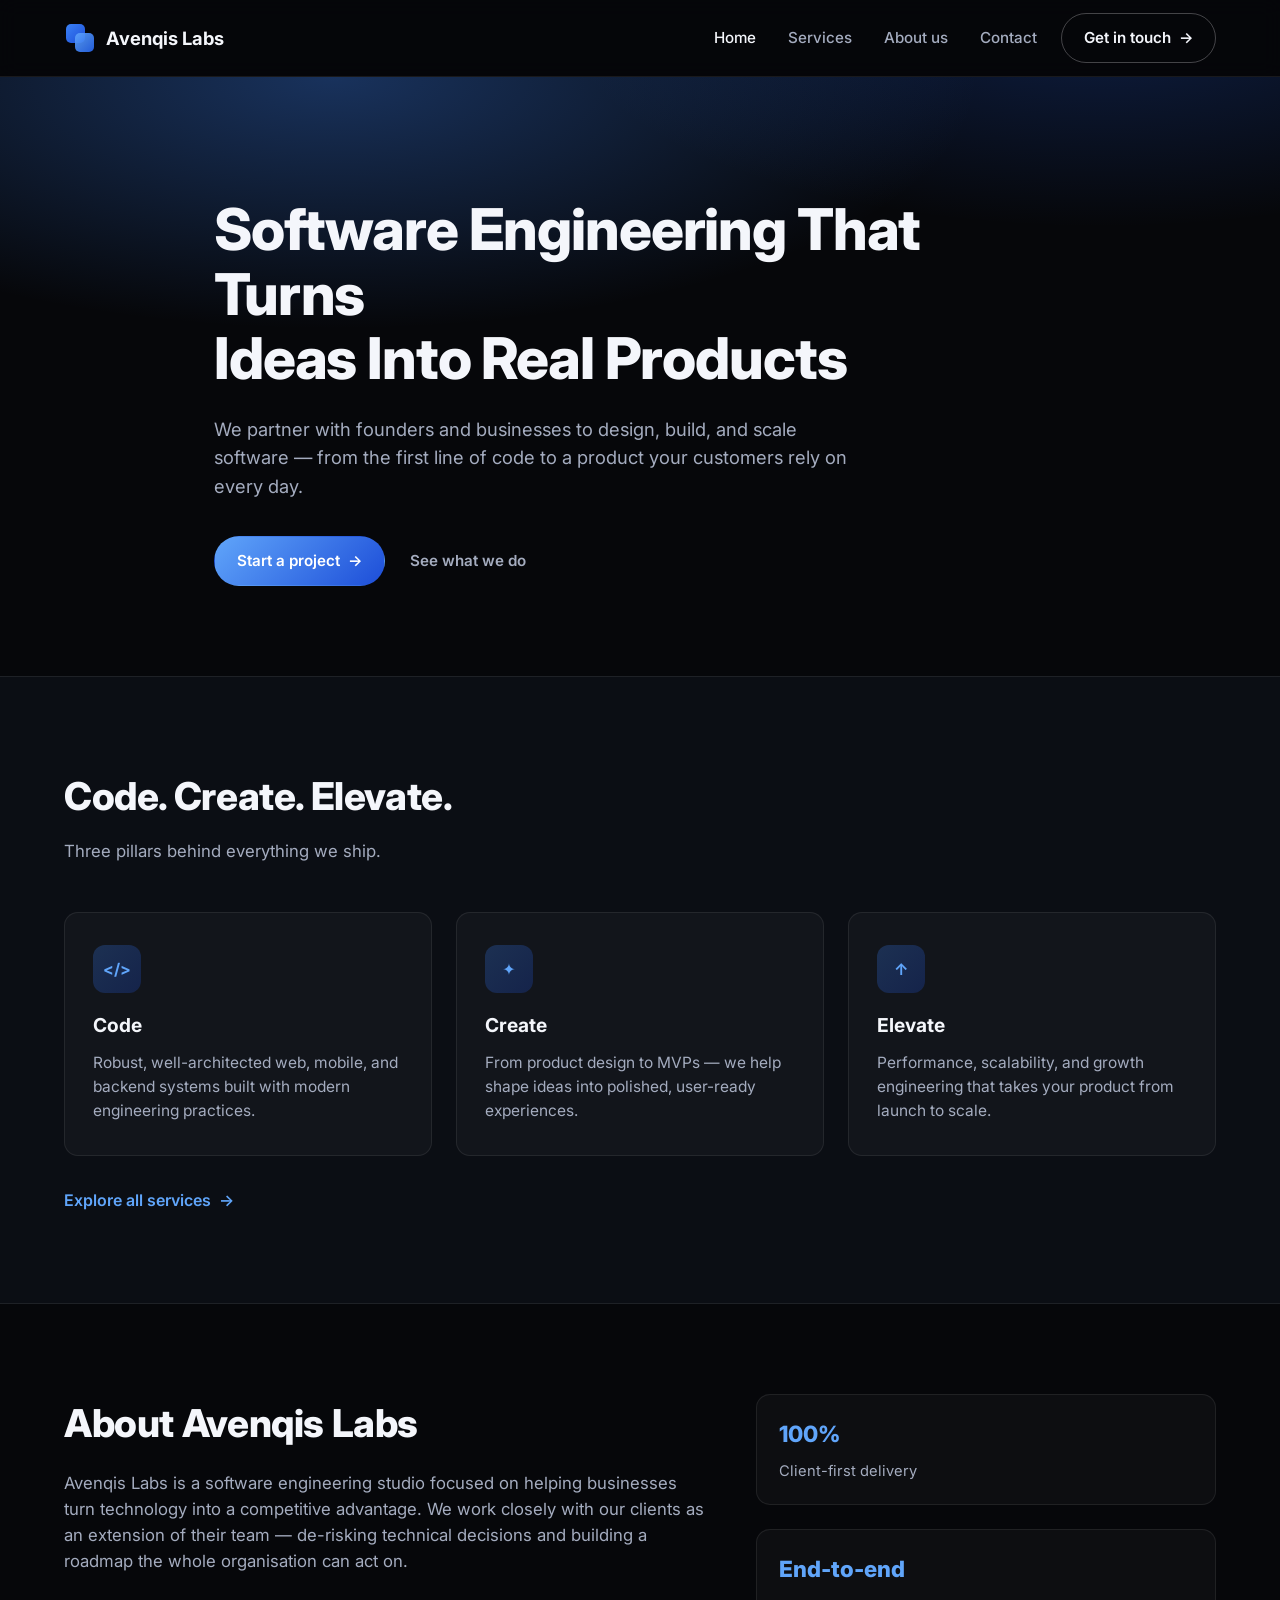
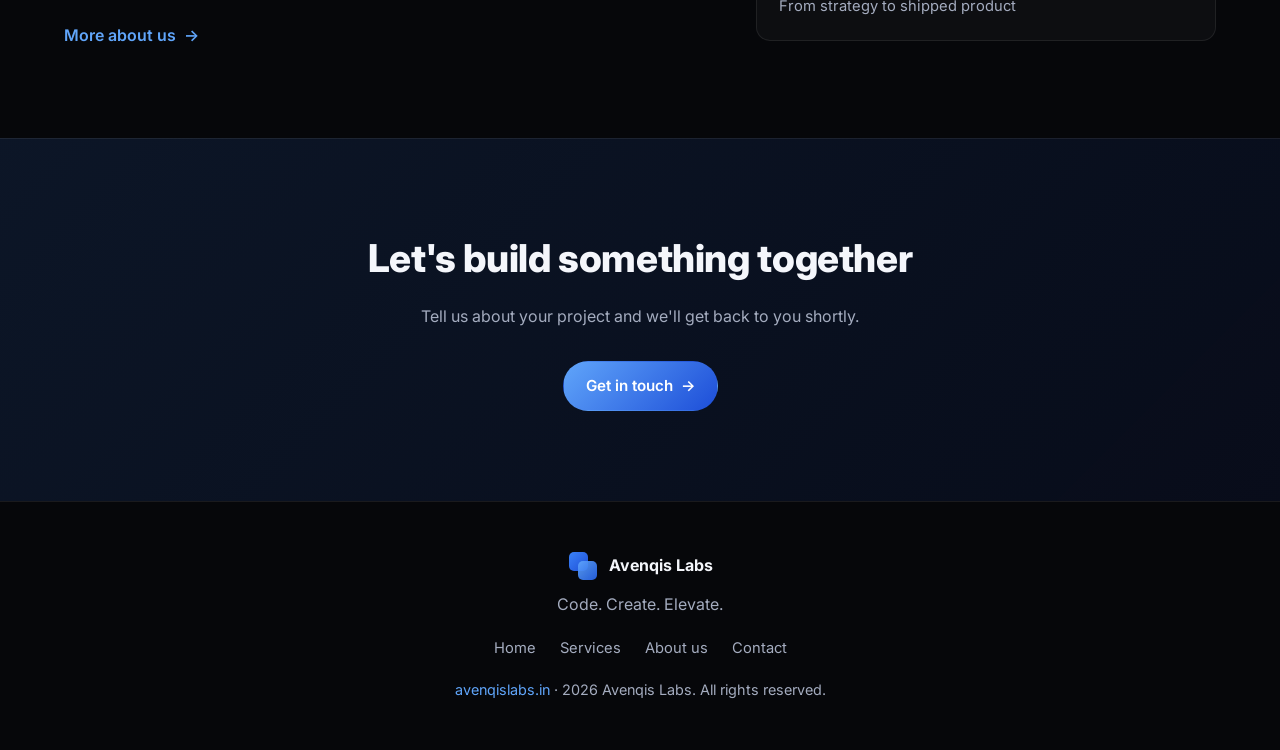
==== index.html @ 73846007 "Add multi-page homepage with shared header/footer partials Static HTML/CSS/JS site with dedicated Ho" ====
<!DOCTYPE html>
<html lang="en">
<head>
  <meta charset="UTF-8" />
  <meta name="viewport" content="width=device-width, initial-scale=1.0" />
  <title>Avenqis Labs — Code. Create. Elevate.</title>
  <meta name="description" content="Avenqis Labs builds custom software, web, and product engineering solutions that turn technology investment into competitive advantage." />
  <link rel="icon" href="assets/logo-mark.svg" type="image/svg+xml" />
  <link rel="preconnect" href="https://fonts.googleapis.com">
  <link rel="preconnect" href="https://fonts.gstatic.com" crossorigin>
  <link href="https://fonts.googleapis.com/css2?family=Inter:wght@400;500;600;700;800&display=swap" rel="stylesheet">
  <link rel="stylesheet" href="css/base.css" />
  <link rel="stylesheet" href="css/home.css" />
</head>
<body data-page="home">

  <div id="site-header"></div>

  <main>
    <section class="hero">
      <div class="hero-glow" aria-hidden="true"></div>
      <div class="container hero-inner">
        <h1>
          Software Engineering That Turns<br class="hide-mobile" />
          Ideas Into Real Products
        </h1>
        <p class="hero-sub">
          We partner with founders and businesses to design, build, and scale
          software — from the first line of code to a product your customers
          rely on every day.
        </p>
        <div class="hero-actions">
          <a href="contact.html" class="btn btn-primary">Start a project <span aria-hidden="true">&rarr;</span></a>
          <a href="services.html" class="btn btn-ghost">See what we do</a>
        </div>
      </div>
    </section>

    <section class="services-teaser">
      <div class="container">
        <h2 class="section-title">Code. Create. Elevate.</h2>
        <p class="section-sub">Three pillars behind everything we ship.</p>

        <div class="cards">
          <article class="card">
            <div class="card-icon">&lt;/&gt;</div>
            <h3>Code</h3>
            <p>Robust, well-architected web, mobile, and backend systems built with modern engineering practices.</p>
          </article>
          <article class="card">
            <div class="card-icon">&#10022;</div>
            <h3>Create</h3>
            <p>From product design to MVPs — we help shape ideas into polished, user-ready experiences.</p>
          </article>
          <article class="card">
            <div class="card-icon">&#8593;</div>
            <h3>Elevate</h3>
            <p>Performance, scalability, and growth engineering that takes your product from launch to scale.</p>
          </article>
        </div>

        <a href="services.html" class="section-link">Explore all services <span aria-hidden="true">&rarr;</span></a>
      </div>
    </section>

    <section class="about-teaser">
      <div class="container about-teaser-inner">
        <div>
          <h2 class="section-title">About Avenqis Labs</h2>
          <p>
            Avenqis Labs is a software engineering studio focused on helping
            businesses turn technology into a competitive advantage. We work
            closely with our clients as an extension of their team —
            de-risking technical decisions and building a roadmap the whole
            organisation can act on.
          </p>
          <a href="about.html" class="section-link">More about us <span aria-hidden="true">&rarr;</span></a>
        </div>
        <div class="about-teaser-stats">
          <div class="stat">
            <span class="stat-num">100%</span>
            <span class="stat-label">Client-first delivery</span>
          </div>
          <div class="stat">
            <span class="stat-num">End-to-end</span>
            <span class="stat-label">From strategy to shipped product</span>
          </div>
        </div>
      </div>
    </section>

    <section class="contact-teaser">
      <div class="container">
        <h2 class="section-title">Let's build something together</h2>
        <p>Tell us about your project and we'll get back to you shortly.</p>
        <a href="contact.html" class="btn btn-primary">Get in touch <span aria-hidden="true">&rarr;</span></a>
      </div>
    </section>
  </main>

  <div id="site-footer"></div>

  <script src="js/partials.js"></script>
  <script src="js/nav.js"></script>
</body>
</html>
---- css/base.css ----
:root {
  --bg: #06070a;
  --bg-elevated: #0b0e14;
  --border: rgba(255, 255, 255, 0.08);
  --text: #f4f6fb;
  --text-muted: #a4acbf;
  --blue: #3b82f6;
  --blue-light: #60a5fa;
  --blue-dark: #1d4ed8;
  --radius: 14px;
  --max-width: 1200px;
  --font: "Inter", system-ui, -apple-system, Segoe UI, sans-serif;
}

* { box-sizing: border-box; }

html { scroll-behavior: smooth; }

body {
  margin: 0;
  font-family: var(--font);
  background: var(--bg);
  color: var(--text);
  line-height: 1.55;
}

img { max-width: 100%; display: block; }

a { color: inherit; text-decoration: none; }

.container {
  max-width: var(--max-width);
  margin: 0 auto;
  padding: 0 24px;
}

/* Page header (independent of hero) */
.page-header {
  padding: 64px 0 0;
}
.page-header h1 {
  font-size: clamp(2.2rem, 4.5vw, 3rem);
  font-weight: 800;
  margin: 0 0 16px;
  letter-spacing: -0.02em;
}
.page-header p {
  color: var(--text-muted);
  font-size: 1.1rem;
  max-width: 640px;
  margin: 0;
}

/* Buttons */
.btn {
  display: inline-flex;
  align-items: center;
  gap: 8px;
  padding: 12px 22px;
  border-radius: 999px;
  font-weight: 600;
  font-size: 0.95rem;
  border: 1px solid transparent;
  cursor: pointer;
  transition: transform 0.15s ease, background 0.2s ease, border-color 0.2s ease, color 0.2s ease;
}
.btn:hover { transform: translateY(-1px); }

.btn-primary {
  background: linear-gradient(135deg, var(--blue-light), var(--blue-dark));
  color: #fff;
}
.btn-primary:hover { filter: brightness(1.08); }

.btn-outline {
  border-color: rgba(255, 255, 255, 0.25);
  color: var(--text);
}
.btn-outline:hover { border-color: var(--blue-light); color: var(--blue-light); }

.btn-ghost {
  color: var(--text-muted);
  padding-left: 4px;
  padding-right: 4px;
}
.btn-ghost:hover { color: var(--text); }

/* Header */
.site-header {
  position: sticky;
  top: 0;
  z-index: 50;
  background: rgba(6, 7, 10, 0.85);
  backdrop-filter: blur(10px);
  border-bottom: 1px solid var(--border);
}

.header-inner {
  display: flex;
  align-items: center;
  gap: 24px;
  height: 76px;
}

.brand {
  display: flex;
  align-items: center;
  gap: 10px;
  font-weight: 700;
  font-size: 1.15rem;
  margin-right: auto;
}
.brand-mark { width: 32px; height: 32px; }

.nav {
  display: flex;
  align-items: center;
  gap: 32px;
}
.nav a {
  color: var(--text-muted);
  font-weight: 500;
  font-size: 0.95rem;
  transition: color 0.2s ease;
}
.nav a:hover,
.nav a.active { color: var(--text); }

.header-cta { flex-shrink: 0; }

.nav-toggle {
  display: none;
  flex-direction: column;
  gap: 5px;
  background: none;
  border: none;
  cursor: pointer;
  padding: 8px;
}
.nav-toggle span {
  width: 22px;
  height: 2px;
  background: var(--text);
  border-radius: 2px;
}

/* Shared section layout */
section { padding: 90px 0; }

.section-title {
  font-size: clamp(1.8rem, 3vw, 2.4rem);
  font-weight: 800;
  margin: 0 0 12px;
  letter-spacing: -0.01em;
}
.section-sub {
  color: var(--text-muted);
  font-size: 1.05rem;
  margin: 0 0 48px;
}

/* Cards (used on home teaser + full services page) */
.cards {
  display: grid;
  grid-template-columns: repeat(auto-fit, minmax(240px, 1fr));
  gap: 24px;
}

.card {
  background: rgba(255, 255, 255, 0.03);
  border: 1px solid var(--border);
  border-radius: var(--radius);
  padding: 32px 28px;
  transition: border-color 0.2s ease, transform 0.2s ease;
}
.card:hover {
  border-color: rgba(59, 130, 246, 0.5);
  transform: translateY(-4px);
}

.card-icon {
  width: 48px;
  height: 48px;
  border-radius: 12px;
  display: flex;
  align-items: center;
  justify-content: center;
  font-weight: 700;
  background: linear-gradient(135deg, rgba(59, 130, 246, 0.25), rgba(29, 78, 216, 0.25));
  color: var(--blue-light);
  margin-bottom: 18px;
}

.card h3 { margin: 0 0 10px; font-size: 1.2rem; }
.card p { margin: 0; color: var(--text-muted); font-size: 0.97rem; }

/* Stat blocks (used on home + about) */
.stat {
  border: 1px solid var(--border);
  border-radius: var(--radius);
  padding: 22px;
  background: rgba(255, 255, 255, 0.03);
}
.stat-num {
  display: block;
  font-size: 1.4rem;
  font-weight: 800;
  color: var(--blue-light);
  margin-bottom: 6px;
}
.stat-label { color: var(--text-muted); font-size: 0.92rem; }

/* Contact teaser banner (used on multiple pages) */
.contact-teaser {
  background: linear-gradient(135deg, rgba(59, 130, 246, 0.12), rgba(29, 78, 216, 0.08));
  border-top: 1px solid var(--border);
  text-align: center;
}
.contact-teaser h2 { margin-bottom: 16px; }
.contact-teaser p { color: var(--text-muted); margin: 0 0 32px; }

/* Footer */
.site-footer {
  border-top: 1px solid var(--border);
  padding: 48px 0;
}
.footer-inner { text-align: center; }
.footer-brand {
  display: inline-flex;
  align-items: center;
  gap: 10px;
  font-weight: 700;
  margin-bottom: 10px;
}
.footer-tagline { color: var(--text-muted); margin: 0 0 20px; }
.footer-nav {
  display: flex;
  justify-content: center;
  gap: 24px;
  margin-bottom: 20px;
  flex-wrap: wrap;
}
.footer-nav a { color: var(--text-muted); font-size: 0.92rem; }
.footer-nav a:hover { color: var(--text); }
.footer-meta { color: var(--text-muted); font-size: 0.9rem; margin: 0; }
.footer-meta a { color: var(--blue-light); }

/* Responsive */
@media (max-width: 860px) {
  .nav {
    position: absolute;
    top: 76px;
    left: 0;
    right: 0;
    background: var(--bg);
    border-bottom: 1px solid var(--border);
    flex-direction: column;
    align-items: flex-start;
    gap: 0;
    padding: 8px 24px 16px;
    display: none;
  }
  .nav.open { display: flex; }
  .nav a { width: 100%; padding: 12px 0; }
  .header-cta { display: none; }
  .nav-toggle { display: flex; }
  .hide-mobile { display: none; }
}
---- css/home.css ----
/* Hero */
.hero {
  position: relative;
  overflow: hidden;
  padding: 120px 0 90px;
}
.hero-glow {
  position: absolute;
  inset: -20% -10% auto -10%;
  height: 600px;
  background: radial-gradient(60% 60% at 30% 20%, rgba(59, 130, 246, 0.35), transparent 70%),
              radial-gradient(50% 50% at 80% 10%, rgba(37, 99, 235, 0.25), transparent 70%);
  pointer-events: none;
}
.hero-inner { position: relative; z-index: 1; max-width: 900px; }

.hero h1 {
  font-size: clamp(2.4rem, 5vw, 3.6rem);
  font-weight: 800;
  line-height: 1.12;
  margin: 0 0 24px;
  letter-spacing: -0.02em;
}

.hero-sub {
  font-size: 1.15rem;
  color: var(--text-muted);
  max-width: 640px;
  margin: 0 0 36px;
}

.hero-actions {
  display: flex;
  align-items: center;
  gap: 20px;
  flex-wrap: wrap;
}

/* Services teaser */
.services-teaser { background: var(--bg-elevated); border-top: 1px solid var(--border); border-bottom: 1px solid var(--border); }

.section-link {
  display: inline-flex;
  align-items: center;
  gap: 8px;
  margin-top: 32px;
  color: var(--blue-light);
  font-weight: 600;
}
.section-link:hover { color: var(--blue); }

/* About teaser */
.about-teaser-inner {
  display: grid;
  grid-template-columns: 1.4fr 1fr;
  gap: 48px;
  align-items: start;
}
.about-teaser-inner p { color: var(--text-muted); font-size: 1.05rem; }
.about-teaser-stats {
  display: flex;
  flex-direction: column;
  gap: 24px;
}

@media (max-width: 860px) {
  .about-teaser-inner { grid-template-columns: 1fr; }
}
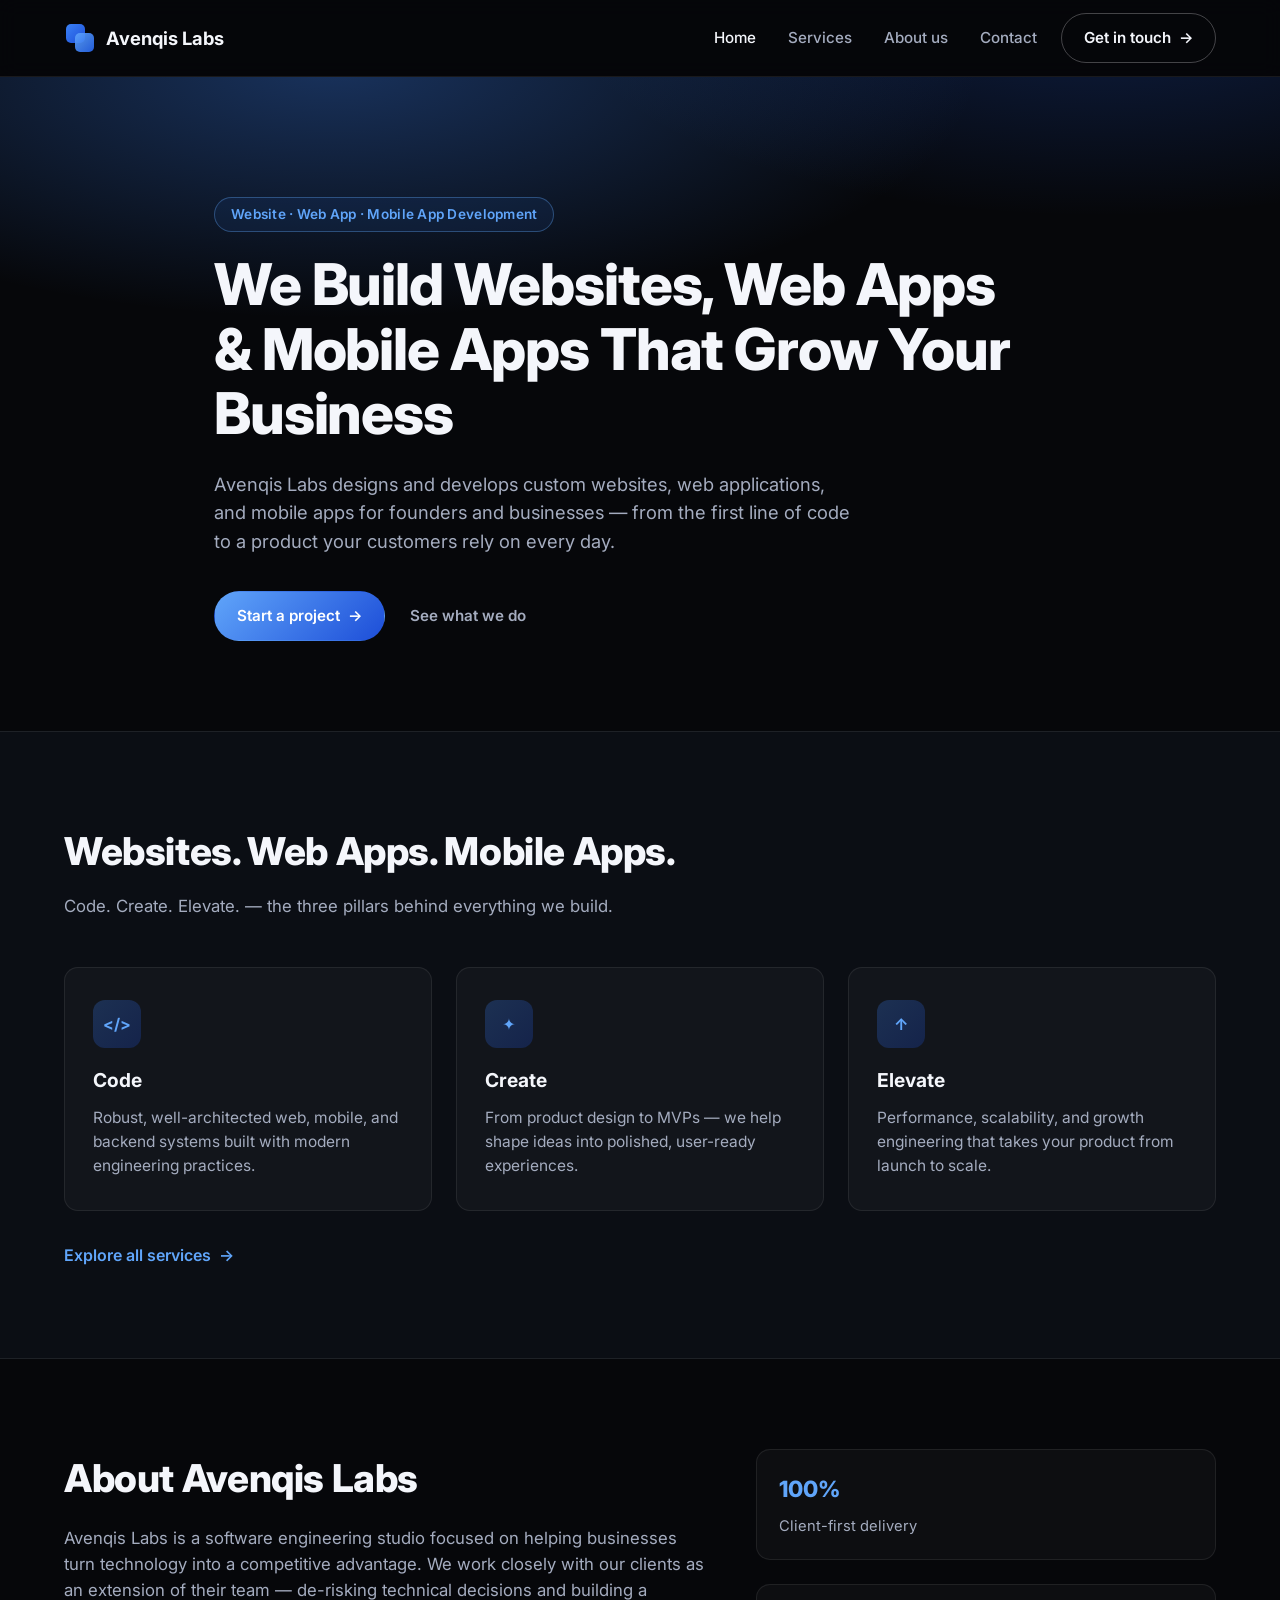
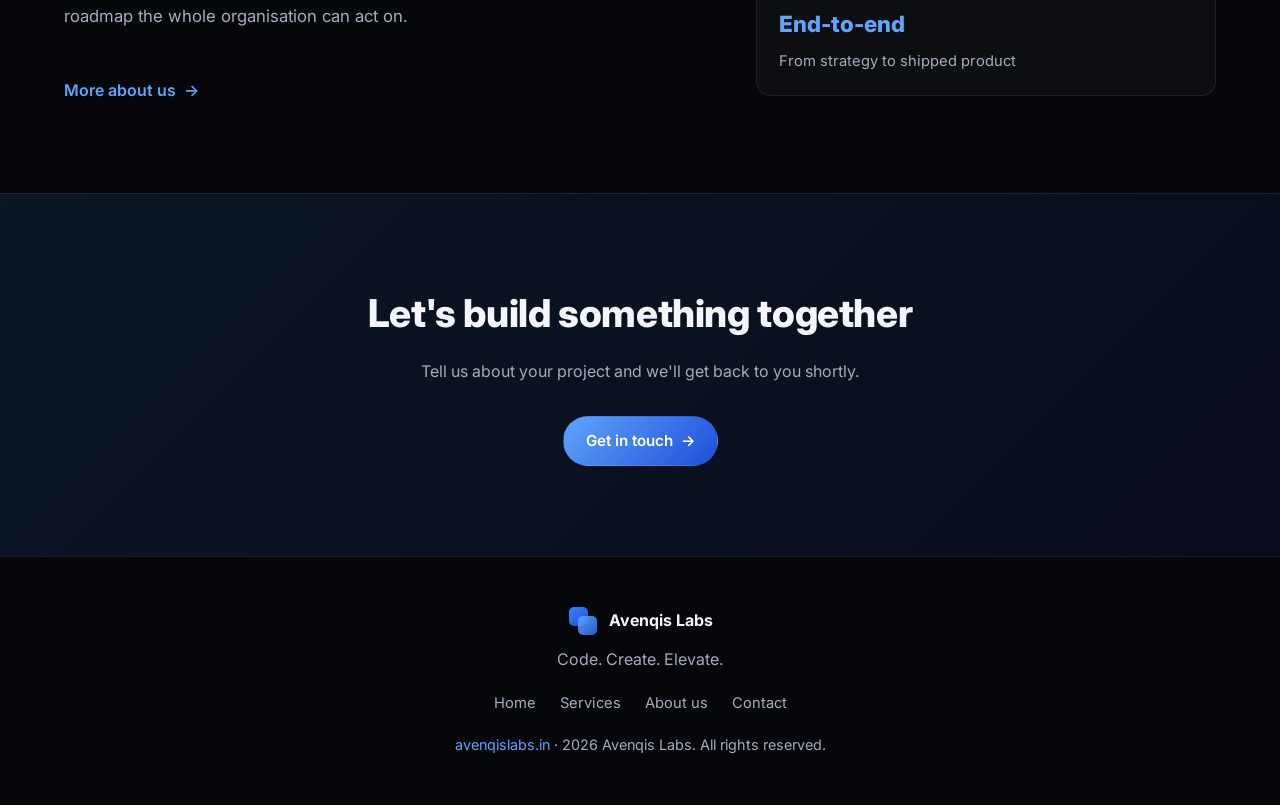
==== commit 8e74a8cf: "Add phone field, live contact form, and clearer homepage messaging Contact form now posts to Formspr" ====
--- a/index.html
+++ b/index.html
@@ -3,8 +3,8 @@
 <head>
   <meta charset="UTF-8" />
   <meta name="viewport" content="width=device-width, initial-scale=1.0" />
-  <title>Avenqis Labs — Code. Create. Elevate.</title>
-  <meta name="description" content="Avenqis Labs builds custom software, web, and product engineering solutions that turn technology investment into competitive advantage." />
+  <title>Avenqis Labs — Website, Web &amp; Mobile App Development</title>
+  <meta name="description" content="Avenqis Labs designs and builds websites, web applications, and mobile apps for businesses and founders — from first idea to a scalable, production-ready product." />
   <link rel="icon" href="assets/logo-mark.svg" type="image/svg+xml" />
   <link rel="preconnect" href="https://fonts.googleapis.com">
   <link rel="preconnect" href="https://fonts.gstatic.com" crossorigin>
@@ -20,14 +20,15 @@
     <section class="hero">
       <div class="hero-glow" aria-hidden="true"></div>
       <div class="container hero-inner">
+        <span class="hero-kicker">Website &middot; Web App &middot; Mobile App Development</span>
         <h1>
-          Software Engineering That Turns<br class="hide-mobile" />
-          Ideas Into Real Products
+          We Build Websites, Web Apps<br class="hide-mobile" />
+          &amp; Mobile Apps That Grow Your Business
         </h1>
         <p class="hero-sub">
-          We partner with founders and businesses to design, build, and scale
-          software — from the first line of code to a product your customers
-          rely on every day.
+          Avenqis Labs designs and develops custom websites, web applications,
+          and mobile apps for founders and businesses — from the first line
+          of code to a product your customers rely on every day.
         </p>
         <div class="hero-actions">
           <a href="contact.html" class="btn btn-primary">Start a project <span aria-hidden="true">&rarr;</span></a>
@@ -38,8 +39,8 @@
 
     <section class="services-teaser">
       <div class="container">
-        <h2 class="section-title">Code. Create. Elevate.</h2>
-        <p class="section-sub">Three pillars behind everything we ship.</p>
+        <h2 class="section-title">Websites. Web Apps. Mobile Apps.</h2>
+        <p class="section-sub">Code. Create. Elevate. — the three pillars behind everything we build.</p>
 
         <div class="cards">
           <article class="card">
--- a/css/home.css
+++ b/css/home.css
@@ -13,6 +13,19 @@
   pointer-events: none;
 }
 .hero-inner { position: relative; z-index: 1; max-width: 900px; }
+
+.hero-kicker {
+  display: inline-block;
+  padding: 6px 16px;
+  border: 1px solid rgba(96, 165, 250, 0.35);
+  border-radius: 999px;
+  background: rgba(59, 130, 246, 0.08);
+  color: var(--blue-light);
+  font-size: 0.85rem;
+  font-weight: 600;
+  letter-spacing: 0.02em;
+  margin-bottom: 20px;
+}
 
 .hero h1 {
   font-size: clamp(2.4rem, 5vw, 3.6rem);
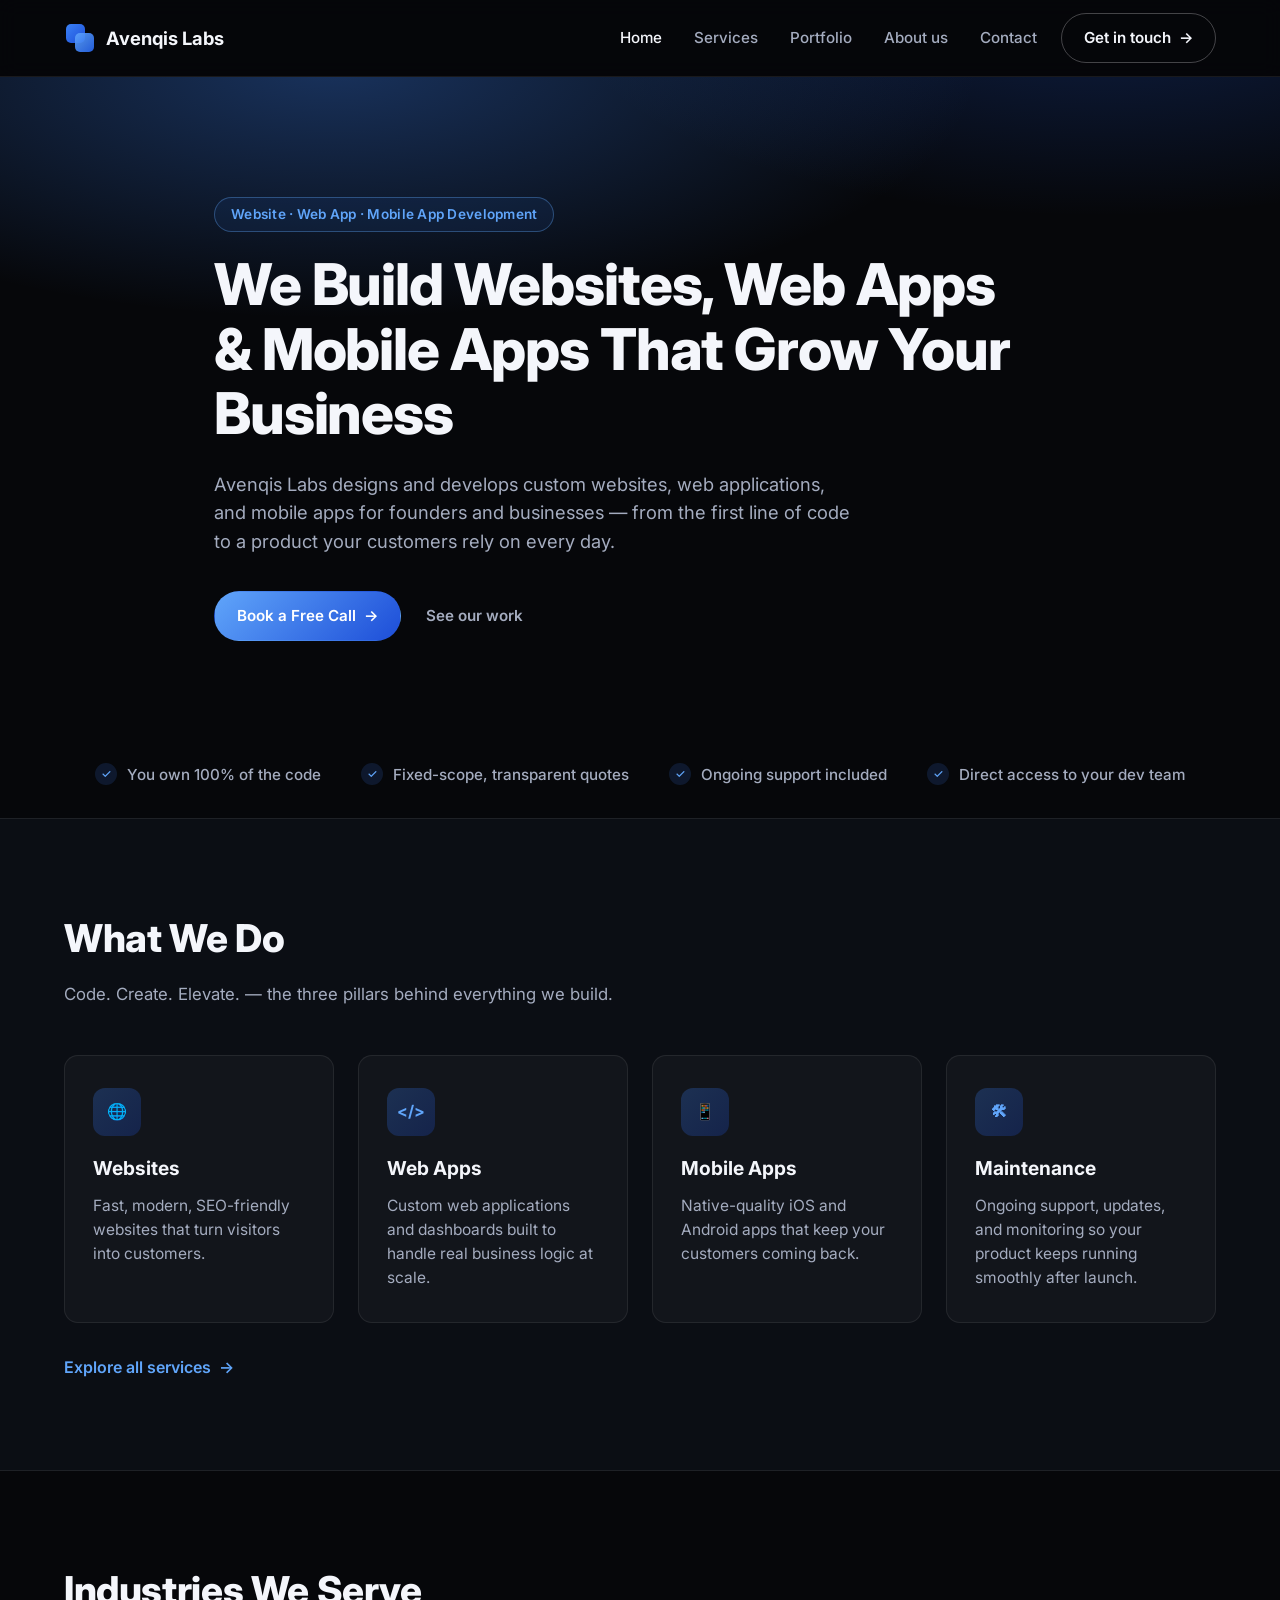
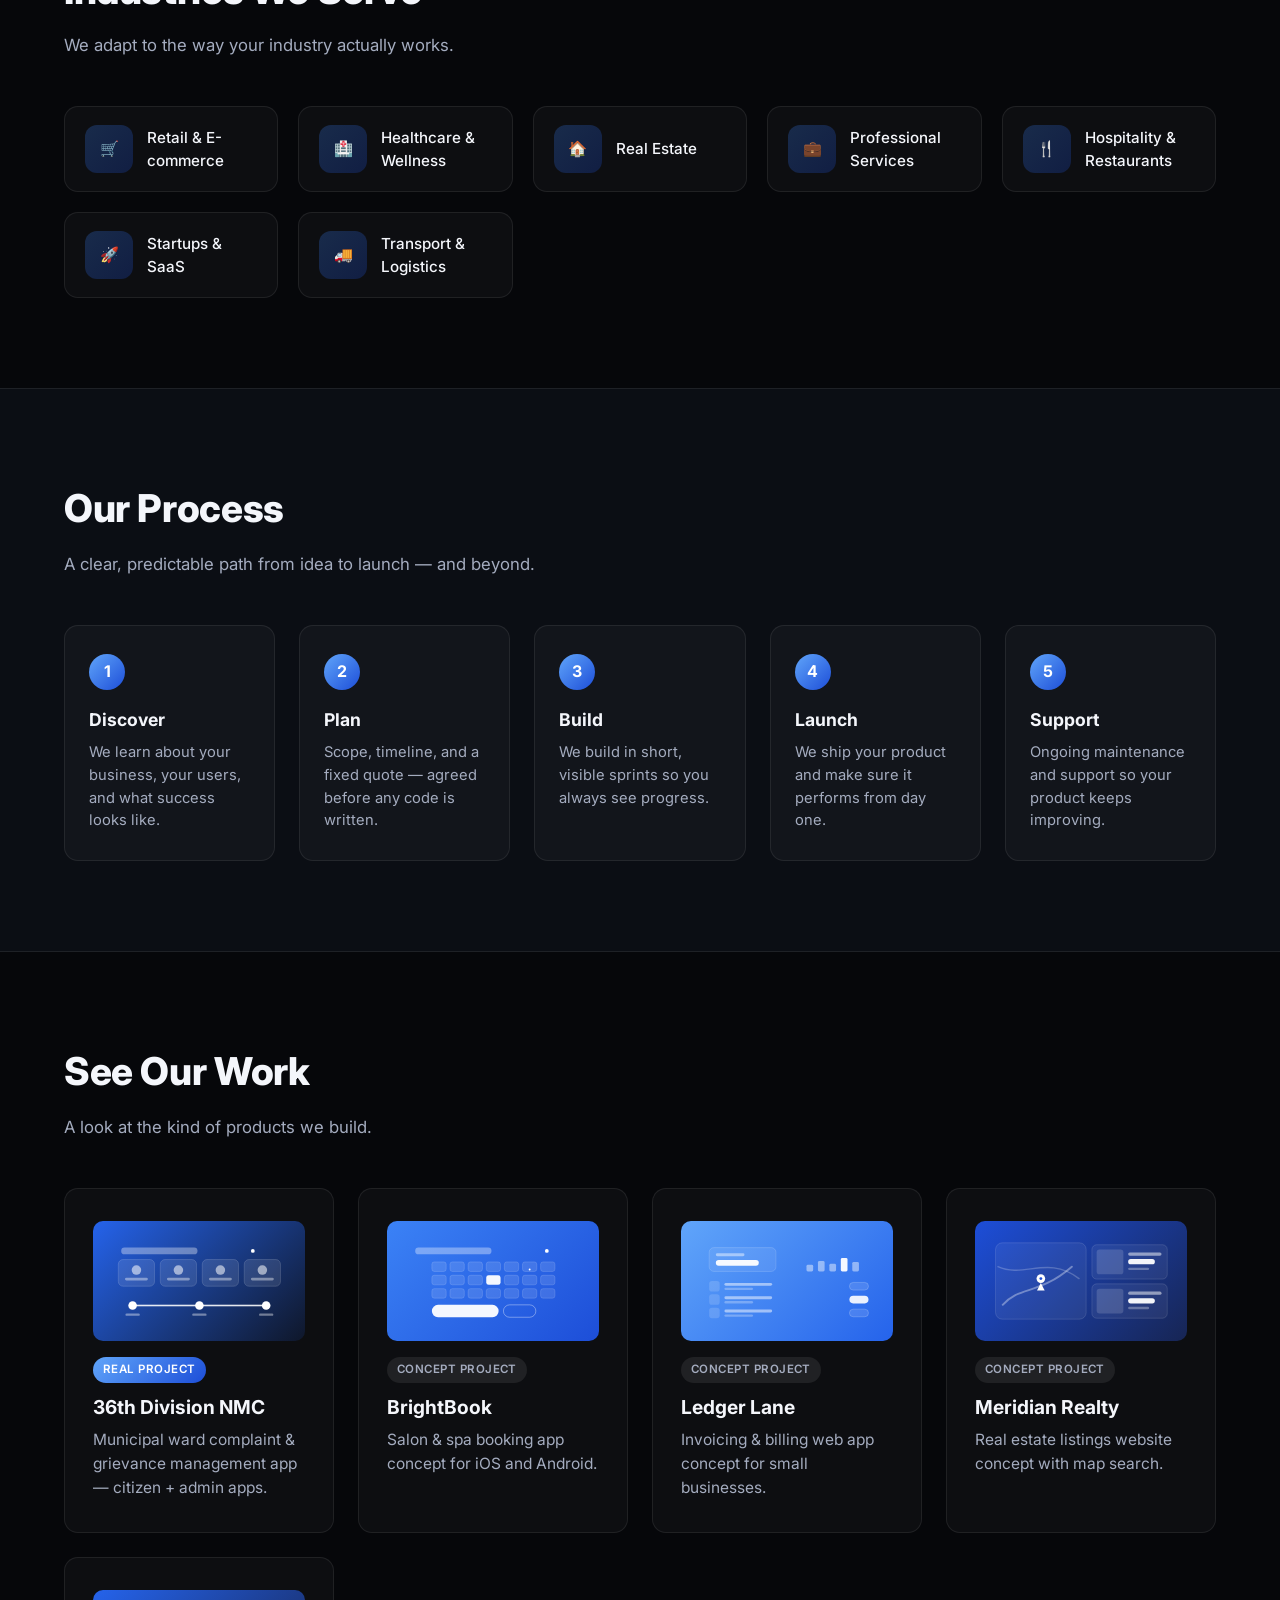
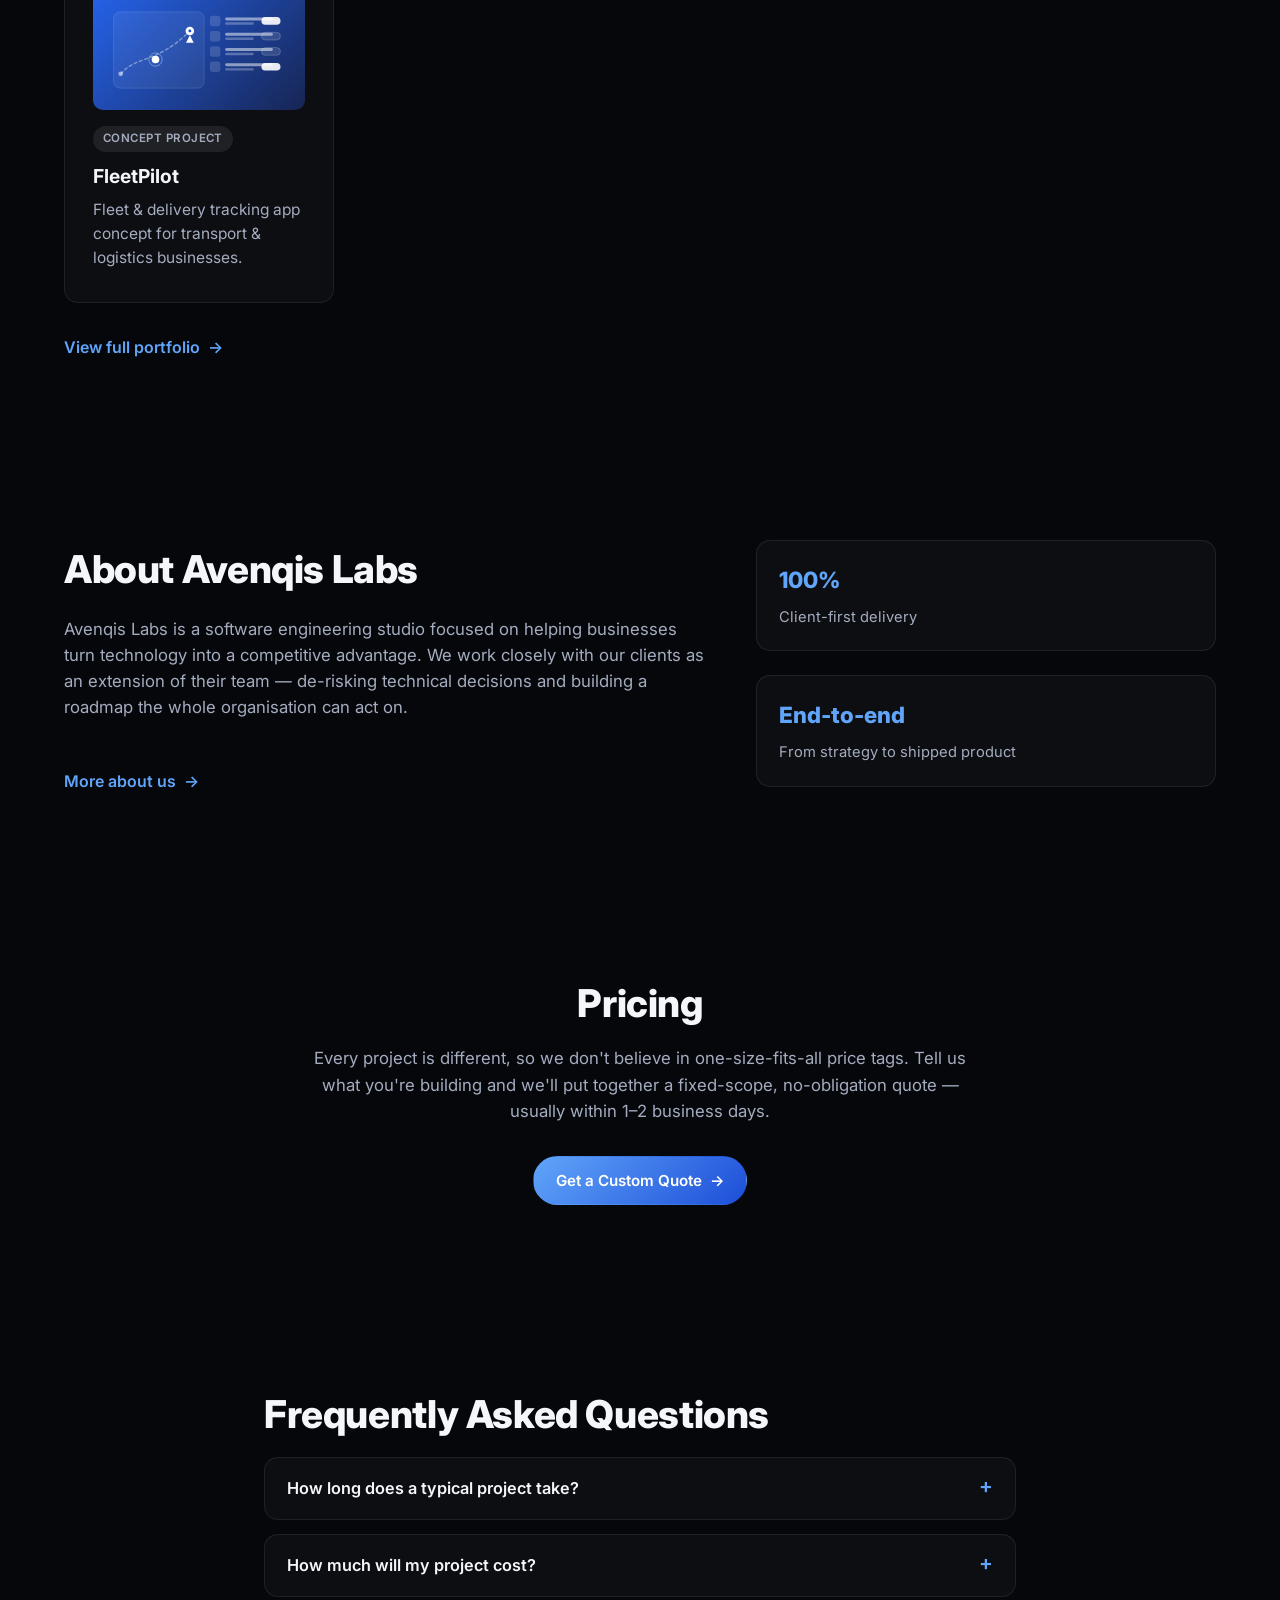
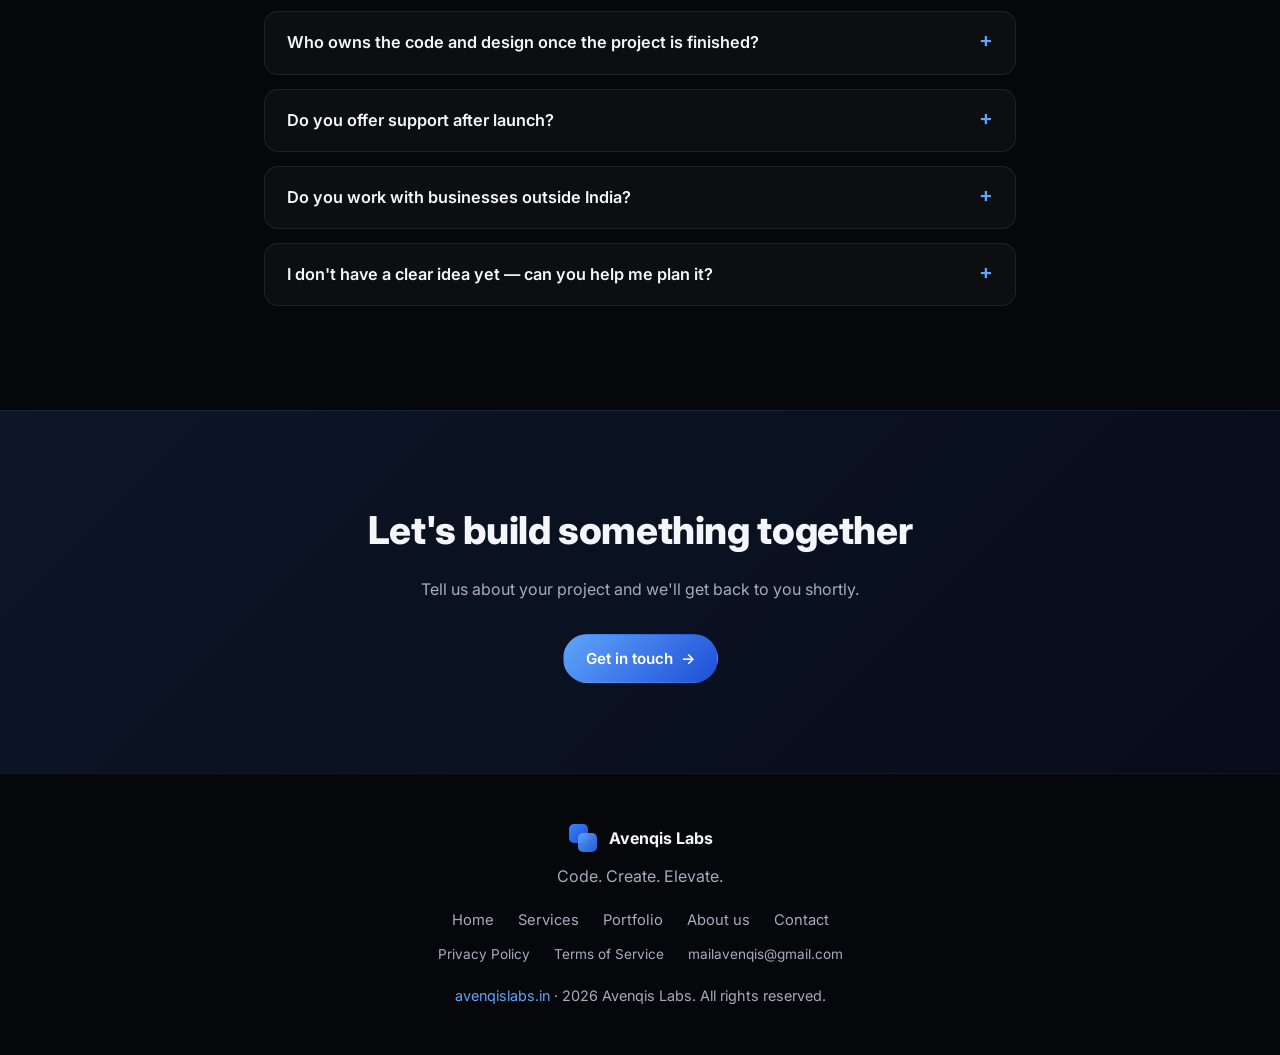
==== commit 7bc46b5a: "Expand site with portfolio, legal pages, and full homepage sections Homepage now covers trust signal" ====
--- a/index.html
+++ b/index.html
@@ -31,36 +31,300 @@
           of code to a product your customers rely on every day.
         </p>
         <div class="hero-actions">
-          <a href="contact.html" class="btn btn-primary">Start a project <span aria-hidden="true">&rarr;</span></a>
-          <a href="services.html" class="btn btn-ghost">See what we do</a>
+          <a href="contact.html" class="btn btn-primary">Book a Free Call <span aria-hidden="true">&rarr;</span></a>
+          <a href="portfolio.html" class="btn btn-ghost">See our work</a>
+        </div>
+      </div>
+    </section>
+
+    <section class="trust-strip">
+      <div class="container trust-strip-inner">
+        <div class="trust-item">
+          <span class="trust-icon">&#10003;</span>
+          <span>You own 100% of the code</span>
+        </div>
+        <div class="trust-item">
+          <span class="trust-icon">&#10003;</span>
+          <span>Fixed-scope, transparent quotes</span>
+        </div>
+        <div class="trust-item">
+          <span class="trust-icon">&#10003;</span>
+          <span>Ongoing support included</span>
+        </div>
+        <div class="trust-item">
+          <span class="trust-icon">&#10003;</span>
+          <span>Direct access to your dev team</span>
         </div>
       </div>
     </section>
 
     <section class="services-teaser">
       <div class="container">
-        <h2 class="section-title">Websites. Web Apps. Mobile Apps.</h2>
+        <h2 class="section-title">What We Do</h2>
         <p class="section-sub">Code. Create. Elevate. — the three pillars behind everything we build.</p>
 
         <div class="cards">
           <article class="card">
+            <div class="card-icon">&#127760;</div>
+            <h3>Websites</h3>
+            <p>Fast, modern, SEO-friendly websites that turn visitors into customers.</p>
+          </article>
+          <article class="card">
             <div class="card-icon">&lt;/&gt;</div>
-            <h3>Code</h3>
-            <p>Robust, well-architected web, mobile, and backend systems built with modern engineering practices.</p>
+            <h3>Web Apps</h3>
+            <p>Custom web applications and dashboards built to handle real business logic at scale.</p>
           </article>
           <article class="card">
-            <div class="card-icon">&#10022;</div>
-            <h3>Create</h3>
-            <p>From product design to MVPs — we help shape ideas into polished, user-ready experiences.</p>
+            <div class="card-icon">&#128241;</div>
+            <h3>Mobile Apps</h3>
+            <p>Native-quality iOS and Android apps that keep your customers coming back.</p>
           </article>
           <article class="card">
-            <div class="card-icon">&#8593;</div>
-            <h3>Elevate</h3>
-            <p>Performance, scalability, and growth engineering that takes your product from launch to scale.</p>
+            <div class="card-icon">&#128736;</div>
+            <h3>Maintenance</h3>
+            <p>Ongoing support, updates, and monitoring so your product keeps running smoothly after launch.</p>
           </article>
         </div>
 
         <a href="services.html" class="section-link">Explore all services <span aria-hidden="true">&rarr;</span></a>
+      </div>
+    </section>
+
+    <section class="industries">
+      <div class="container">
+        <h2 class="section-title">Industries We Serve</h2>
+        <p class="section-sub">We adapt to the way your industry actually works.</p>
+
+        <div class="industry-grid">
+          <div class="industry-item">
+            <div class="card-icon">&#128722;</div>
+            <span>Retail &amp; E-commerce</span>
+          </div>
+          <div class="industry-item">
+            <div class="card-icon">&#127973;</div>
+            <span>Healthcare &amp; Wellness</span>
+          </div>
+          <div class="industry-item">
+            <div class="card-icon">&#127968;</div>
+            <span>Real Estate</span>
+          </div>
+          <div class="industry-item">
+            <div class="card-icon">&#128188;</div>
+            <span>Professional Services</span>
+          </div>
+          <div class="industry-item">
+            <div class="card-icon">&#127860;</div>
+            <span>Hospitality &amp; Restaurants</span>
+          </div>
+          <div class="industry-item">
+            <div class="card-icon">&#128640;</div>
+            <span>Startups &amp; SaaS</span>
+          </div>
+          <div class="industry-item">
+            <div class="card-icon">&#128666;</div>
+            <span>Transport &amp; Logistics</span>
+          </div>
+        </div>
+      </div>
+    </section>
+
+    <section class="process">
+      <div class="container">
+        <h2 class="section-title">Our Process</h2>
+        <p class="section-sub">A clear, predictable path from idea to launch — and beyond.</p>
+
+        <div class="process-steps">
+          <div class="process-step">
+            <span class="process-num">1</span>
+            <h3>Discover</h3>
+            <p>We learn about your business, your users, and what success looks like.</p>
+          </div>
+          <div class="process-step">
+            <span class="process-num">2</span>
+            <h3>Plan</h3>
+            <p>Scope, timeline, and a fixed quote — agreed before any code is written.</p>
+          </div>
+          <div class="process-step">
+            <span class="process-num">3</span>
+            <h3>Build</h3>
+            <p>We build in short, visible sprints so you always see progress.</p>
+          </div>
+          <div class="process-step">
+            <span class="process-num">4</span>
+            <h3>Launch</h3>
+            <p>We ship your product and make sure it performs from day one.</p>
+          </div>
+          <div class="process-step">
+            <span class="process-num">5</span>
+            <h3>Support</h3>
+            <p>Ongoing maintenance and support so your product keeps improving.</p>
+          </div>
+        </div>
+      </div>
+    </section>
+
+    <section class="portfolio-preview">
+      <div class="container">
+        <h2 class="section-title">See Our Work</h2>
+        <p class="section-sub">A look at the kind of products we build.</p>
+
+        <div class="cards">
+          <article class="card portfolio-mini-card">
+            <div class="portfolio-mini-visual" style="background: linear-gradient(135deg, #2563eb, #0f172a);">
+              <svg viewBox="0 0 400 200" xmlns="http://www.w3.org/2000/svg" aria-hidden="true">
+                <rect x="36" y="30" width="160" height="14" rx="7" fill="rgba(255,255,255,0.35)"/>
+                <circle cx="312" cy="37" r="4" fill="#ffffff"/>
+                <rect x="30" y="55" width="76" height="56" rx="10" fill="rgba(255,255,255,0.1)" stroke="rgba(255,255,255,0.3)"/>
+                <circle cx="68" cy="77" r="10" fill="rgba(255,255,255,0.55)"/>
+                <rect x="44" y="93" width="48" height="6" rx="3" fill="rgba(255,255,255,0.4)"/>
+                <rect x="118" y="55" width="76" height="56" rx="10" fill="rgba(255,255,255,0.1)" stroke="rgba(255,255,255,0.3)"/>
+                <circle cx="156" cy="77" r="10" fill="rgba(255,255,255,0.55)"/>
+                <rect x="132" y="93" width="48" height="6" rx="3" fill="rgba(255,255,255,0.4)"/>
+                <rect x="206" y="55" width="76" height="56" rx="10" fill="rgba(255,255,255,0.1)" stroke="rgba(255,255,255,0.3)"/>
+                <circle cx="244" cy="77" r="10" fill="rgba(255,255,255,0.55)"/>
+                <rect x="220" y="93" width="48" height="6" rx="3" fill="rgba(255,255,255,0.4)"/>
+                <rect x="294" y="55" width="76" height="56" rx="10" fill="rgba(255,255,255,0.1)" stroke="rgba(255,255,255,0.3)"/>
+                <circle cx="332" cy="77" r="10" fill="rgba(255,255,255,0.55)"/>
+                <rect x="308" y="93" width="48" height="6" rx="3" fill="rgba(255,255,255,0.4)"/>
+                <rect x="60" y="150" width="280" height="3" rx="1.5" fill="rgba(255,255,255,0.25)"/>
+                <rect x="60" y="150" width="280" height="3" rx="1.5" fill="#ffffff" fill-opacity="0.85"/>
+                <circle cx="60" cy="151.5" r="9" fill="#ffffff"/>
+                <circle cx="200" cy="151.5" r="9" fill="#ffffff"/>
+                <circle cx="340" cy="151.5" r="9" fill="#ffffff"/>
+                <rect x="45" y="168" width="30" height="5" rx="2.5" fill="rgba(255,255,255,0.4)"/>
+                <rect x="185" y="168" width="30" height="5" rx="2.5" fill="rgba(255,255,255,0.4)"/>
+                <rect x="325" y="168" width="30" height="5" rx="2.5" fill="rgba(255,255,255,0.4)"/>
+              </svg>
+            </div>
+            <span class="real-badge">Real Project</span>
+            <h3>36th Division NMC</h3>
+            <p>Municipal ward complaint &amp; grievance management app — citizen + admin apps.</p>
+          </article>
+          <article class="card portfolio-mini-card">
+            <div class="portfolio-mini-visual" style="background: linear-gradient(135deg, #3b82f6, #1d4ed8);">
+              <svg viewBox="0 0 400 200" xmlns="http://www.w3.org/2000/svg" aria-hidden="true">
+                <rect x="36" y="30" width="160" height="14" rx="7" fill="rgba(255,255,255,0.35)"/>
+                <circle cx="312" cy="37" r="4" fill="#ffffff"/>
+                <rect x="71" y="60" width="30" height="20" rx="5" fill="rgba(255,255,255,0.12)" stroke="rgba(255,255,255,0.3)"/>
+                <rect x="109" y="60" width="30" height="20" rx="5" fill="rgba(255,255,255,0.12)" stroke="rgba(255,255,255,0.3)"/>
+                <rect x="147" y="60" width="30" height="20" rx="5" fill="rgba(255,255,255,0.12)" stroke="rgba(255,255,255,0.3)"/>
+                <rect x="185" y="60" width="30" height="20" rx="5" fill="rgba(255,255,255,0.12)" stroke="rgba(255,255,255,0.3)"/>
+                <rect x="223" y="60" width="30" height="20" rx="5" fill="rgba(255,255,255,0.12)" stroke="rgba(255,255,255,0.3)"/>
+                <rect x="261" y="60" width="30" height="20" rx="5" fill="rgba(255,255,255,0.12)" stroke="rgba(255,255,255,0.3)"/>
+                <circle cx="276" cy="76" r="2" fill="#ffffff"/>
+                <rect x="299" y="60" width="30" height="20" rx="5" fill="rgba(255,255,255,0.12)" stroke="rgba(255,255,255,0.3)"/>
+                <rect x="71" y="88" width="30" height="20" rx="5" fill="rgba(255,255,255,0.12)" stroke="rgba(255,255,255,0.3)"/>
+                <rect x="109" y="88" width="30" height="20" rx="5" fill="rgba(255,255,255,0.12)" stroke="rgba(255,255,255,0.3)"/>
+                <rect x="147" y="88" width="30" height="20" rx="5" fill="rgba(255,255,255,0.12)" stroke="rgba(255,255,255,0.3)"/>
+                <rect x="185" y="88" width="30" height="20" rx="5" fill="#ffffff" fill-opacity="0.95"/>
+                <rect x="223" y="88" width="30" height="20" rx="5" fill="rgba(255,255,255,0.12)" stroke="rgba(255,255,255,0.3)"/>
+                <rect x="261" y="88" width="30" height="20" rx="5" fill="rgba(255,255,255,0.12)" stroke="rgba(255,255,255,0.3)"/>
+                <rect x="299" y="88" width="30" height="20" rx="5" fill="rgba(255,255,255,0.12)" stroke="rgba(255,255,255,0.3)"/>
+                <rect x="71" y="116" width="30" height="20" rx="5" fill="rgba(255,255,255,0.12)" stroke="rgba(255,255,255,0.3)"/>
+                <rect x="109" y="116" width="30" height="20" rx="5" fill="rgba(255,255,255,0.12)" stroke="rgba(255,255,255,0.3)"/>
+                <rect x="147" y="116" width="30" height="20" rx="5" fill="rgba(255,255,255,0.12)" stroke="rgba(255,255,255,0.3)"/>
+                <rect x="185" y="116" width="30" height="20" rx="5" fill="rgba(255,255,255,0.12)" stroke="rgba(255,255,255,0.3)"/>
+                <rect x="223" y="116" width="30" height="20" rx="5" fill="rgba(255,255,255,0.12)" stroke="rgba(255,255,255,0.3)"/>
+                <rect x="261" y="116" width="30" height="20" rx="5" fill="rgba(255,255,255,0.12)" stroke="rgba(255,255,255,0.3)"/>
+                <rect x="299" y="116" width="30" height="20" rx="5" fill="rgba(255,255,255,0.12)" stroke="rgba(255,255,255,0.3)"/>
+                <rect x="71" y="150" width="140" height="26" rx="13" fill="#ffffff" fill-opacity="0.95"/>
+                <rect x="221" y="150" width="68" height="26" rx="13" fill="none" stroke="rgba(255,255,255,0.5)" stroke-width="1.5"/>
+              </svg>
+            </div>
+            <span class="concept-badge">Concept Project</span>
+            <h3>BrightBook</h3>
+            <p>Salon &amp; spa booking app concept for iOS and Android.</p>
+          </article>
+          <article class="card portfolio-mini-card">
+            <div class="portfolio-mini-visual" style="background: linear-gradient(135deg, #60a5fa, #2563eb);">
+              <svg viewBox="0 0 400 200" xmlns="http://www.w3.org/2000/svg" aria-hidden="true">
+                <rect x="36" y="30" width="140" height="50" rx="10" fill="rgba(255,255,255,0.08)" stroke="rgba(255,255,255,0.3)"/>
+                <rect x="50" y="42" width="60" height="6" rx="3" fill="rgba(255,255,255,0.45)"/>
+                <rect x="50" y="56" width="90" height="12" rx="6" fill="#ffffff" fill-opacity="0.95"/>
+                <rect x="240" y="66" width="14" height="14" rx="3" fill="rgba(255,255,255,0.45)"/>
+                <rect x="264" y="58" width="14" height="22" rx="3" fill="rgba(255,255,255,0.45)"/>
+                <rect x="288" y="64" width="14" height="16" rx="3" fill="rgba(255,255,255,0.45)"/>
+                <rect x="312" y="52" width="14" height="28" rx="3" fill="#ffffff" fill-opacity="0.95"/>
+                <rect x="336" y="60" width="14" height="20" rx="3" fill="rgba(255,255,255,0.45)"/>
+                <rect x="36" y="100" width="22" height="22" rx="6" fill="rgba(255,255,255,0.15)"/>
+                <rect x="68" y="104" width="100" height="6" rx="3" fill="rgba(255,255,255,0.5)"/>
+                <rect x="68" y="114" width="60" height="5" rx="2.5" fill="rgba(255,255,255,0.28)"/>
+                <rect x="330" y="103" width="40" height="16" rx="8" fill="rgba(255,255,255,0.12)" stroke="rgba(255,255,255,0.4)"/>
+                <rect x="36" y="128" width="22" height="22" rx="6" fill="rgba(255,255,255,0.15)"/>
+                <rect x="68" y="132" width="100" height="6" rx="3" fill="rgba(255,255,255,0.5)"/>
+                <rect x="68" y="142" width="60" height="5" rx="2.5" fill="rgba(255,255,255,0.28)"/>
+                <rect x="330" y="131" width="40" height="16" rx="8" fill="#ffffff" fill-opacity="0.9"/>
+                <rect x="36" y="156" width="22" height="22" rx="6" fill="rgba(255,255,255,0.15)"/>
+                <rect x="68" y="160" width="100" height="6" rx="3" fill="rgba(255,255,255,0.5)"/>
+                <rect x="68" y="170" width="60" height="5" rx="2.5" fill="rgba(255,255,255,0.28)"/>
+                <rect x="330" y="159" width="40" height="16" rx="8" fill="rgba(255,255,255,0.12)" stroke="rgba(255,255,255,0.4)"/>
+              </svg>
+            </div>
+            <span class="concept-badge">Concept Project</span>
+            <h3>Ledger Lane</h3>
+            <p>Invoicing &amp; billing web app concept for small businesses.</p>
+          </article>
+          <article class="card portfolio-mini-card">
+            <div class="portfolio-mini-visual" style="background: linear-gradient(135deg, #1d4ed8, #172554);">
+              <svg viewBox="0 0 400 200" xmlns="http://www.w3.org/2000/svg" aria-hidden="true">
+                <rect x="20" y="20" width="190" height="160" rx="14" fill="rgba(255,255,255,0.06)" stroke="rgba(255,255,255,0.25)"/>
+                <path d="M35,150 C70,110 110,130 180,70" stroke="rgba(255,255,255,0.35)" stroke-width="4" fill="none" stroke-linecap="round"/>
+                <path d="M25,70 C80,95 130,45 195,95" stroke="rgba(255,255,255,0.22)" stroke-width="3" fill="none" stroke-linecap="round"/>
+                <circle cx="115" cy="95" r="9" fill="#ffffff"/>
+                <path d="M115,104 L107,120 L123,120 Z" fill="#ffffff"/>
+                <circle cx="115" cy="95" r="3" fill="#1d4ed8"/>
+                <rect x="222" y="24" width="158" height="72" rx="10" fill="rgba(255,255,255,0.06)" stroke="rgba(255,255,255,0.25)"/>
+                <rect x="232" y="34" width="56" height="52" rx="6" fill="rgba(255,255,255,0.15)"/>
+                <rect x="298" y="40" width="70" height="7" rx="3.5" fill="rgba(255,255,255,0.5)"/>
+                <rect x="298" y="54" width="56" height="11" rx="5.5" fill="#ffffff" fill-opacity="0.95"/>
+                <rect x="298" y="72" width="44" height="5" rx="2.5" fill="rgba(255,255,255,0.3)"/>
+                <rect x="222" y="106" width="158" height="72" rx="10" fill="rgba(255,255,255,0.06)" stroke="rgba(255,255,255,0.25)"/>
+                <rect x="232" y="116" width="56" height="52" rx="6" fill="rgba(255,255,255,0.15)"/>
+                <rect x="298" y="122" width="70" height="7" rx="3.5" fill="rgba(255,255,255,0.5)"/>
+                <rect x="298" y="136" width="56" height="11" rx="5.5" fill="#ffffff" fill-opacity="0.95"/>
+                <rect x="298" y="154" width="44" height="5" rx="2.5" fill="rgba(255,255,255,0.3)"/>
+              </svg>
+            </div>
+            <span class="concept-badge">Concept Project</span>
+            <h3>Meridian Realty</h3>
+            <p>Real estate listings website concept with map search.</p>
+          </article>
+          <article class="card portfolio-mini-card">
+            <div class="portfolio-mini-visual" style="background: linear-gradient(135deg, #2563eb, #172554);">
+              <svg viewBox="0 0 400 200" xmlns="http://www.w3.org/2000/svg" aria-hidden="true">
+                <rect x="20" y="20" width="190" height="160" rx="14" fill="rgba(255,255,255,0.06)" stroke="rgba(255,255,255,0.25)"/>
+                <path d="M35,150 C70,110 110,130 180,60" stroke="rgba(255,255,255,0.4)" stroke-width="3" fill="none" stroke-linecap="round" stroke-dasharray="6,6"/>
+                <circle cx="35" cy="150" r="5" fill="rgba(255,255,255,0.5)"/>
+                <circle cx="108" cy="120" r="14" fill="none" stroke="#ffffff" stroke-opacity="0.35" stroke-width="2"/>
+                <circle cx="108" cy="120" r="8" fill="#ffffff"/>
+                <circle cx="180" cy="60" r="9" fill="#ffffff"/>
+                <path d="M180,69 L172,85 L188,85 Z" fill="#ffffff"/>
+                <circle cx="180" cy="60" r="3" fill="#1d4ed8"/>
+                <rect x="222" y="28" width="22" height="22" rx="6" fill="rgba(255,255,255,0.15)"/>
+                <rect x="254" y="32" width="100" height="6" rx="3" fill="rgba(255,255,255,0.5)"/>
+                <rect x="254" y="42" width="60" height="5" rx="2.5" fill="rgba(255,255,255,0.28)"/>
+                <rect x="330" y="31" width="40" height="16" rx="8" fill="#ffffff" fill-opacity="0.9"/>
+                <rect x="222" y="60" width="22" height="22" rx="6" fill="rgba(255,255,255,0.15)"/>
+                <rect x="254" y="64" width="100" height="6" rx="3" fill="rgba(255,255,255,0.5)"/>
+                <rect x="254" y="74" width="60" height="5" rx="2.5" fill="rgba(255,255,255,0.28)"/>
+                <rect x="330" y="63" width="40" height="16" rx="8" fill="rgba(255,255,255,0.12)" stroke="rgba(255,255,255,0.4)"/>
+                <rect x="222" y="92" width="22" height="22" rx="6" fill="rgba(255,255,255,0.15)"/>
+                <rect x="254" y="96" width="100" height="6" rx="3" fill="rgba(255,255,255,0.5)"/>
+                <rect x="254" y="106" width="60" height="5" rx="2.5" fill="rgba(255,255,255,0.28)"/>
+                <rect x="330" y="95" width="40" height="16" rx="8" fill="rgba(255,255,255,0.12)" stroke="rgba(255,255,255,0.4)"/>
+                <rect x="222" y="124" width="22" height="22" rx="6" fill="rgba(255,255,255,0.15)"/>
+                <rect x="254" y="128" width="100" height="6" rx="3" fill="rgba(255,255,255,0.5)"/>
+                <rect x="254" y="138" width="60" height="5" rx="2.5" fill="rgba(255,255,255,0.28)"/>
+                <rect x="330" y="127" width="40" height="16" rx="8" fill="#ffffff" fill-opacity="0.9"/>
+              </svg>
+            </div>
+            <span class="concept-badge">Concept Project</span>
+            <h3>FleetPilot</h3>
+            <p>Fleet &amp; delivery tracking app concept for transport &amp; logistics businesses.</p>
+          </article>
+        </div>
+
+        <a href="portfolio.html" class="section-link">View full portfolio <span aria-hidden="true">&rarr;</span></a>
       </div>
     </section>
 
@@ -90,6 +354,49 @@
       </div>
     </section>
 
+    <section class="pricing-section">
+      <div class="container pricing-inner">
+        <h2 class="section-title">Pricing</h2>
+        <p class="section-sub">
+          Every project is different, so we don't believe in one-size-fits-all
+          price tags. Tell us what you're building and we'll put together a
+          fixed-scope, no-obligation quote — usually within 1–2 business days.
+        </p>
+        <a href="contact.html" class="btn btn-primary">Get a Custom Quote <span aria-hidden="true">&rarr;</span></a>
+      </div>
+    </section>
+
+    <section class="faq">
+      <div class="container faq-inner">
+        <h2 class="section-title">Frequently Asked Questions</h2>
+
+        <details class="faq-item">
+          <summary>How long does a typical project take?</summary>
+          <p>Most websites take 2–4 weeks, web apps 4–10 weeks, and mobile apps 8–14 weeks depending on scope. You'll get a specific timeline as part of your quote before any work begins.</p>
+        </details>
+        <details class="faq-item">
+          <summary>How much will my project cost?</summary>
+          <p>It depends on scope and complexity. We provide a fixed, custom quote after a short discovery call — no surprise invoices along the way.</p>
+        </details>
+        <details class="faq-item">
+          <summary>Who owns the code and design once the project is finished?</summary>
+          <p>You do — 100%. Once your project is paid in full, all code, design files, and assets belong to you outright.</p>
+        </details>
+        <details class="faq-item">
+          <summary>Do you offer support after launch?</summary>
+          <p>Yes. Every project includes a post-launch support window, and we offer ongoing maintenance plans for ports, updates, and monitoring after that.</p>
+        </details>
+        <details class="faq-item">
+          <summary>Do you work with businesses outside India?</summary>
+          <p>Yes — we work with clients across time zones, including the US. Business hours below are shown in EST for convenience, and we're flexible about scheduling calls.</p>
+        </details>
+        <details class="faq-item">
+          <summary>I don't have a clear idea yet — can you help me plan it?</summary>
+          <p>Absolutely. The "Discover" phase of our process exists exactly for this — we'll help you turn a rough idea into a clear, scoped plan.</p>
+        </details>
+      </div>
+    </section>
+
     <section class="contact-teaser">
       <div class="container">
         <h2 class="section-title">Let's build something together</h2>
--- a/css/base.css
+++ b/css/base.css
@@ -194,6 +194,44 @@
 .card h3 { margin: 0 0 10px; font-size: 1.2rem; }
 .card p { margin: 0; color: var(--text-muted); font-size: 0.97rem; }
 
+/* Portfolio visual mockups (used on home + portfolio) */
+.portfolio-visual svg,
+.portfolio-mini-visual svg {
+  width: 90%;
+  height: 90%;
+  display: block;
+}
+
+/* Concept/demo badge (used on home + portfolio) */
+.concept-badge {
+  display: inline-block;
+  align-self: flex-start;
+  padding: 4px 10px;
+  border-radius: 999px;
+  background: rgba(255, 255, 255, 0.08);
+  color: var(--text-muted);
+  font-size: 0.72rem;
+  font-weight: 600;
+  text-transform: uppercase;
+  letter-spacing: 0.04em;
+  margin-bottom: 10px;
+}
+
+/* Real/delivered project badge (used on home + portfolio) */
+.real-badge {
+  display: inline-block;
+  align-self: flex-start;
+  padding: 4px 10px;
+  border-radius: 999px;
+  background: linear-gradient(135deg, var(--blue-light), var(--blue-dark));
+  color: #fff;
+  font-size: 0.72rem;
+  font-weight: 600;
+  text-transform: uppercase;
+  letter-spacing: 0.04em;
+  margin-bottom: 10px;
+}
+
 /* Stat blocks (used on home + about) */
 .stat {
   border: 1px solid var(--border);
@@ -242,6 +280,8 @@
 }
 .footer-nav a { color: var(--text-muted); font-size: 0.92rem; }
 .footer-nav a:hover { color: var(--text); }
+.footer-nav-legal { margin-top: -8px; font-size: 0.85rem; }
+.footer-nav-legal a { font-size: 0.85rem; }
 .footer-meta { color: var(--text-muted); font-size: 0.9rem; margin: 0; }
 .footer-meta a { color: var(--blue-light); }
 
--- a/css/home.css
+++ b/css/home.css
@@ -49,6 +49,35 @@
   flex-wrap: wrap;
 }
 
+/* Trust strip */
+.trust-strip { padding: 32px 0; }
+.trust-strip-inner {
+  display: flex;
+  flex-wrap: wrap;
+  justify-content: center;
+  gap: 20px 40px;
+}
+.trust-item {
+  display: flex;
+  align-items: center;
+  gap: 10px;
+  color: var(--text-muted);
+  font-size: 0.95rem;
+  font-weight: 500;
+}
+.trust-icon {
+  display: inline-flex;
+  align-items: center;
+  justify-content: center;
+  width: 22px;
+  height: 22px;
+  border-radius: 50%;
+  background: rgba(59, 130, 246, 0.15);
+  color: var(--blue-light);
+  font-size: 0.75rem;
+  flex-shrink: 0;
+}
+
 /* Services teaser */
 .services-teaser { background: var(--bg-elevated); border-top: 1px solid var(--border); border-bottom: 1px solid var(--border); }
 
@@ -76,6 +105,105 @@
   gap: 24px;
 }
 
+/* Industries */
+.industry-grid {
+  display: grid;
+  grid-template-columns: repeat(auto-fit, minmax(180px, 1fr));
+  gap: 20px;
+}
+.industry-item {
+  display: flex;
+  align-items: center;
+  gap: 14px;
+  padding: 18px 20px;
+  border: 1px solid var(--border);
+  border-radius: var(--radius);
+  background: rgba(255, 255, 255, 0.03);
+  font-weight: 500;
+  font-size: 0.95rem;
+}
+.industry-item .card-icon { margin-bottom: 0; flex-shrink: 0; }
+
+/* Process */
+.process { background: var(--bg-elevated); border-top: 1px solid var(--border); border-bottom: 1px solid var(--border); }
+.process-steps {
+  display: grid;
+  grid-template-columns: repeat(auto-fit, minmax(180px, 1fr));
+  gap: 24px;
+}
+.process-step {
+  padding: 28px 24px;
+  border: 1px solid var(--border);
+  border-radius: var(--radius);
+  background: rgba(255, 255, 255, 0.03);
+}
+.process-num {
+  display: inline-flex;
+  align-items: center;
+  justify-content: center;
+  width: 36px;
+  height: 36px;
+  border-radius: 50%;
+  background: linear-gradient(135deg, var(--blue-light), var(--blue-dark));
+  color: #fff;
+  font-weight: 700;
+  margin-bottom: 16px;
+}
+.process-step h3 { margin: 0 0 8px; font-size: 1.1rem; }
+.process-step p { margin: 0; color: var(--text-muted); font-size: 0.92rem; }
+
+/* Portfolio preview */
+.portfolio-mini-card { display: flex; flex-direction: column; }
+.portfolio-mini-visual {
+  width: 100%;
+  height: 120px;
+  border-radius: 10px;
+  display: flex;
+  align-items: center;
+  justify-content: center;
+  margin-bottom: 16px;
+}
+.portfolio-mini-card h3 { margin: 0 0 6px; }
+.portfolio-mini-card p { margin: 0; }
+
+/* Pricing */
+.pricing-inner { max-width: 720px; text-align: center; }
+.pricing-inner .section-sub { margin-bottom: 32px; }
+
+/* FAQ */
+.faq-inner { max-width: 800px; }
+.faq-item {
+  border: 1px solid var(--border);
+  border-radius: var(--radius);
+  padding: 18px 22px;
+  margin-bottom: 14px;
+  background: rgba(255, 255, 255, 0.03);
+}
+.faq-item summary {
+  cursor: pointer;
+  font-weight: 600;
+  font-size: 1.02rem;
+  list-style: none;
+  position: relative;
+  padding-right: 28px;
+}
+.faq-item summary::-webkit-details-marker { display: none; }
+.faq-item summary::after {
+  content: "+";
+  position: absolute;
+  right: 0;
+  top: 0;
+  color: var(--blue-light);
+  font-size: 1.3rem;
+  line-height: 1;
+}
+.faq-item[open] summary::after { content: "\2212"; }
+.faq-item p {
+  margin: 14px 0 0;
+  color: var(--text-muted);
+  font-size: 0.96rem;
+}
+
 @media (max-width: 860px) {
   .about-teaser-inner { grid-template-columns: 1fr; }
 }
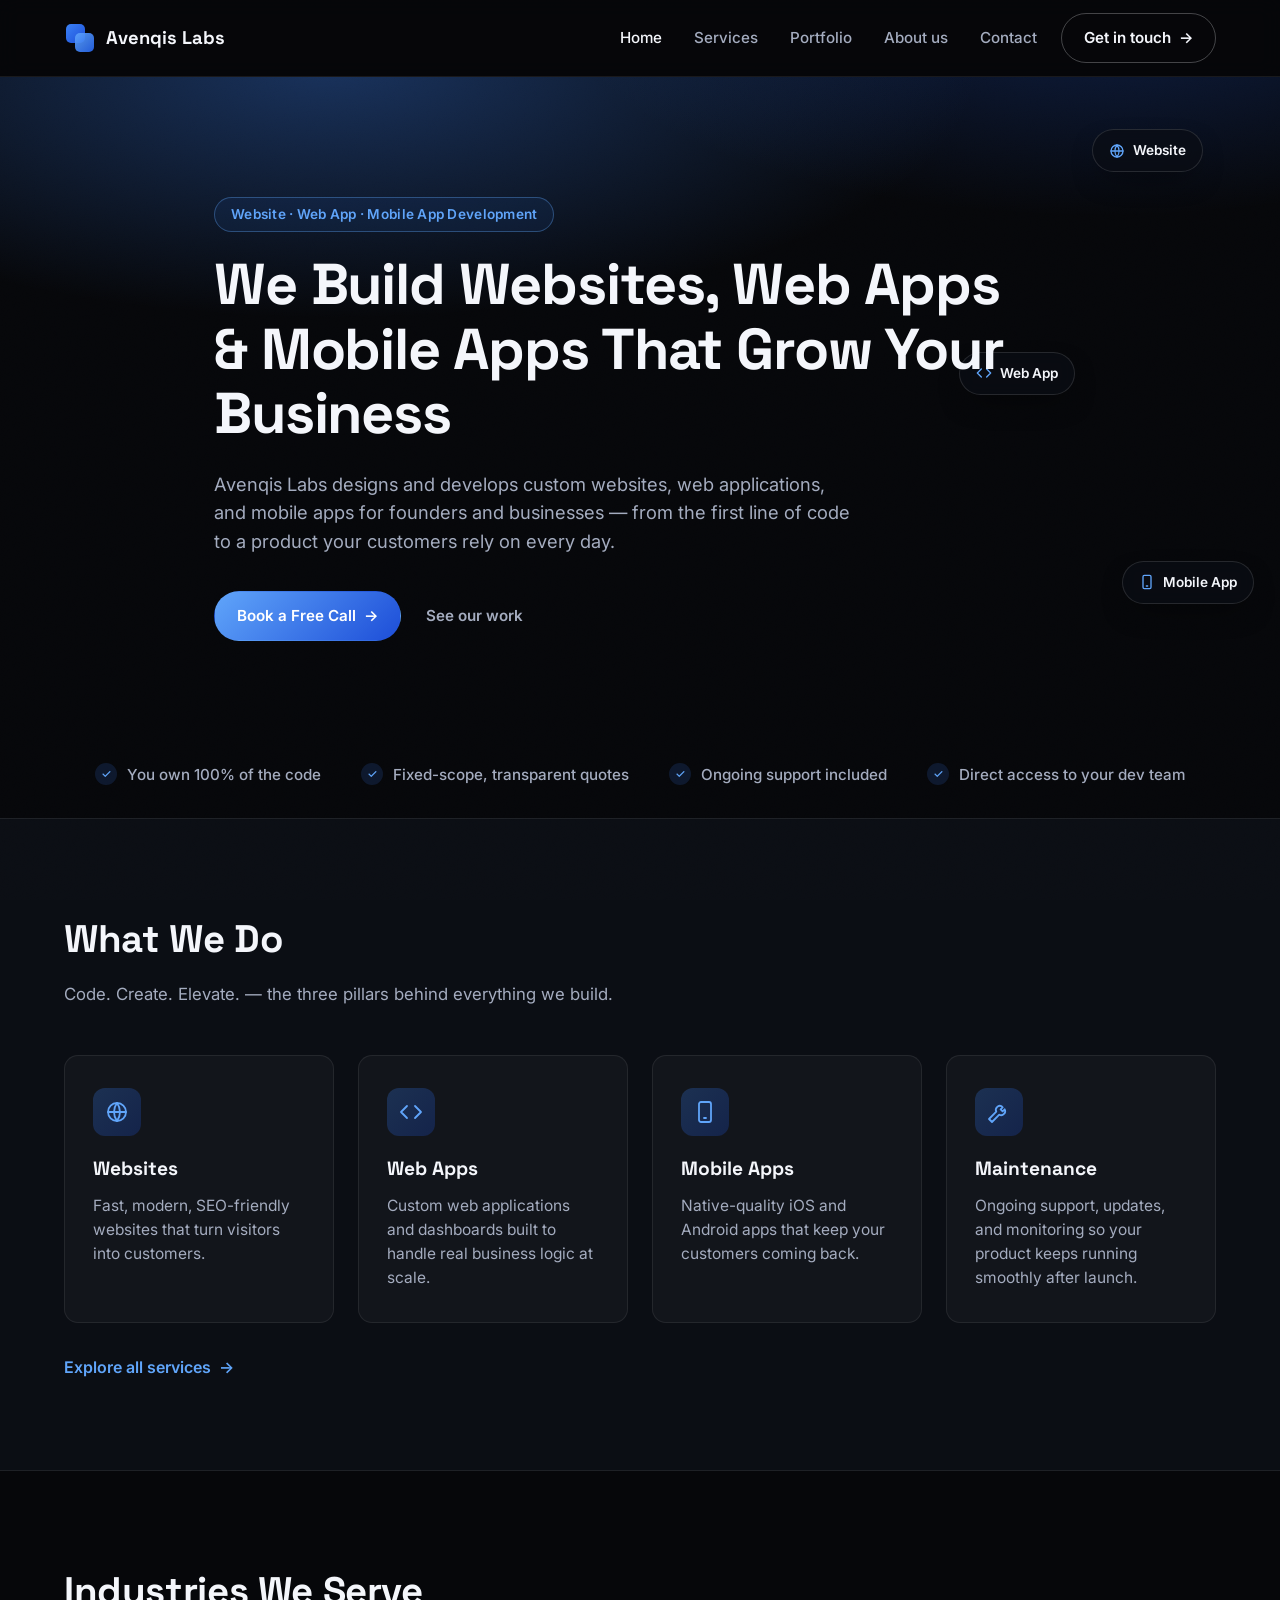
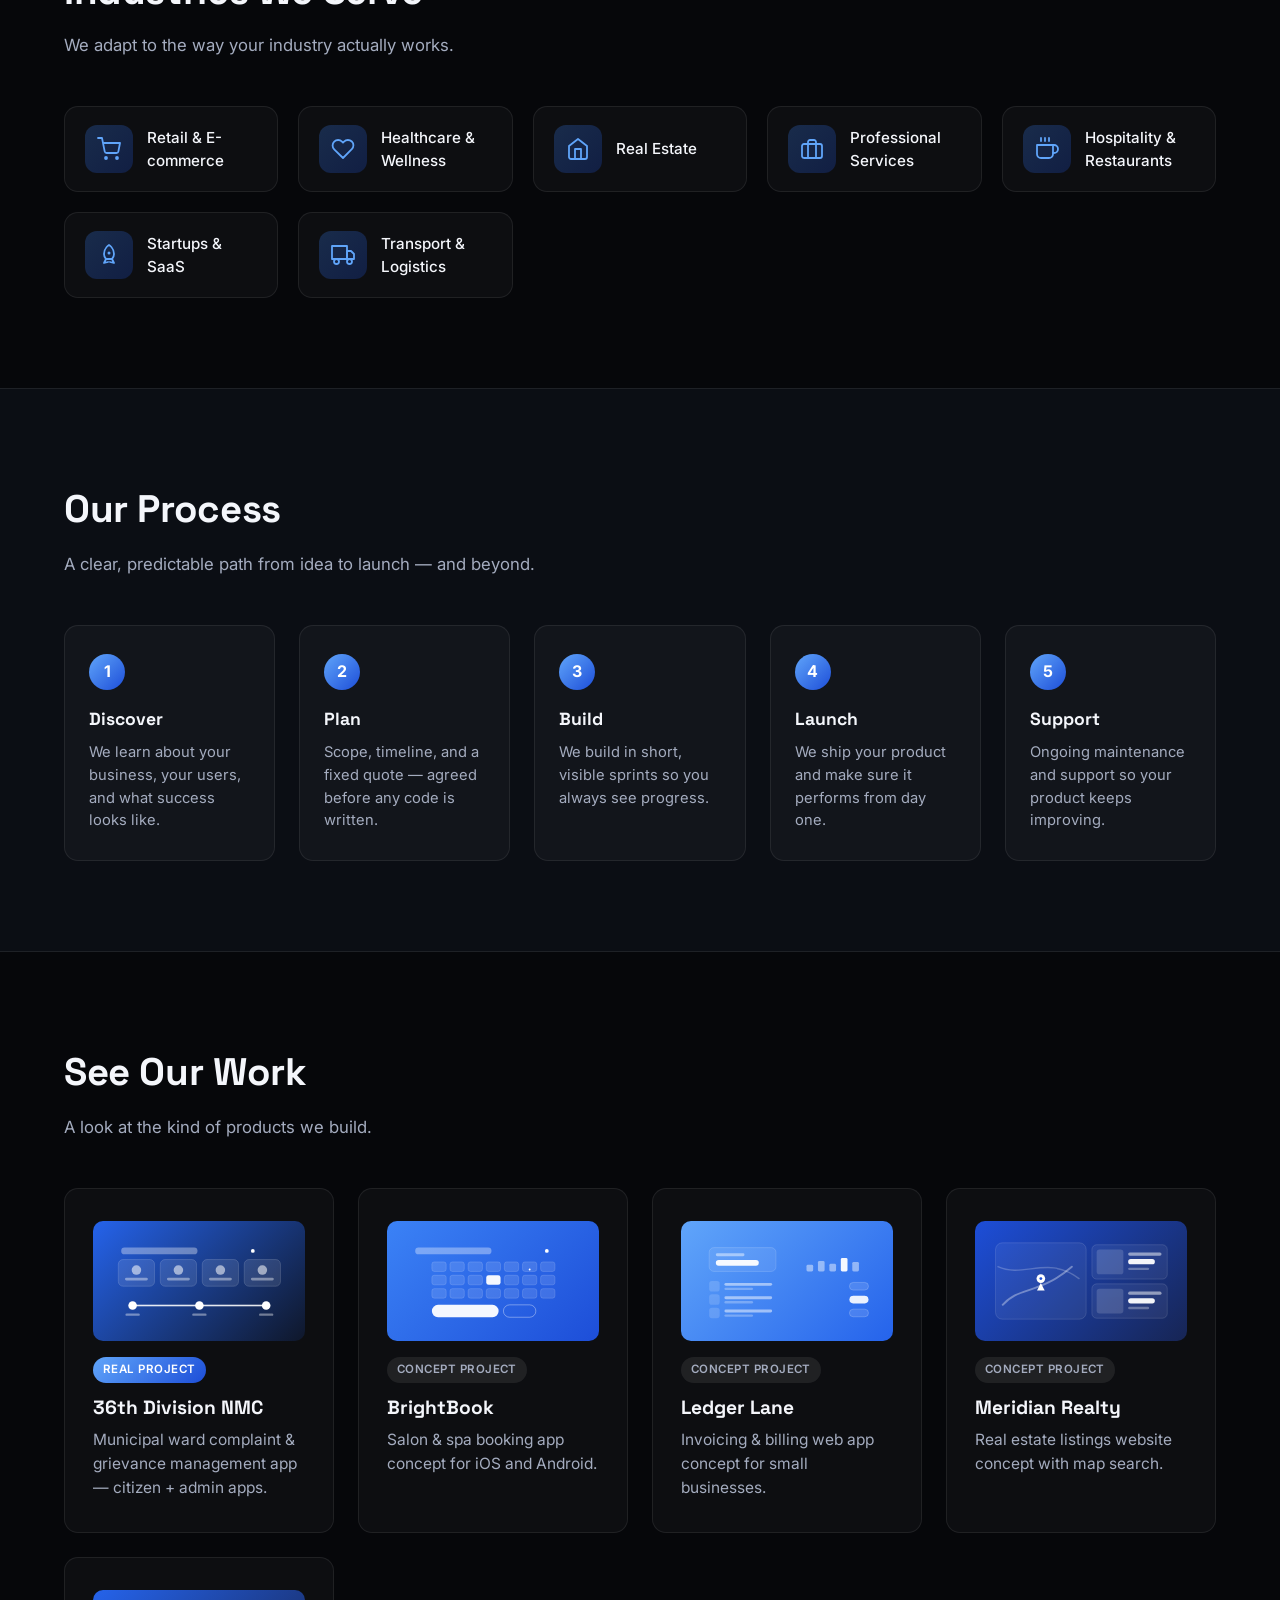
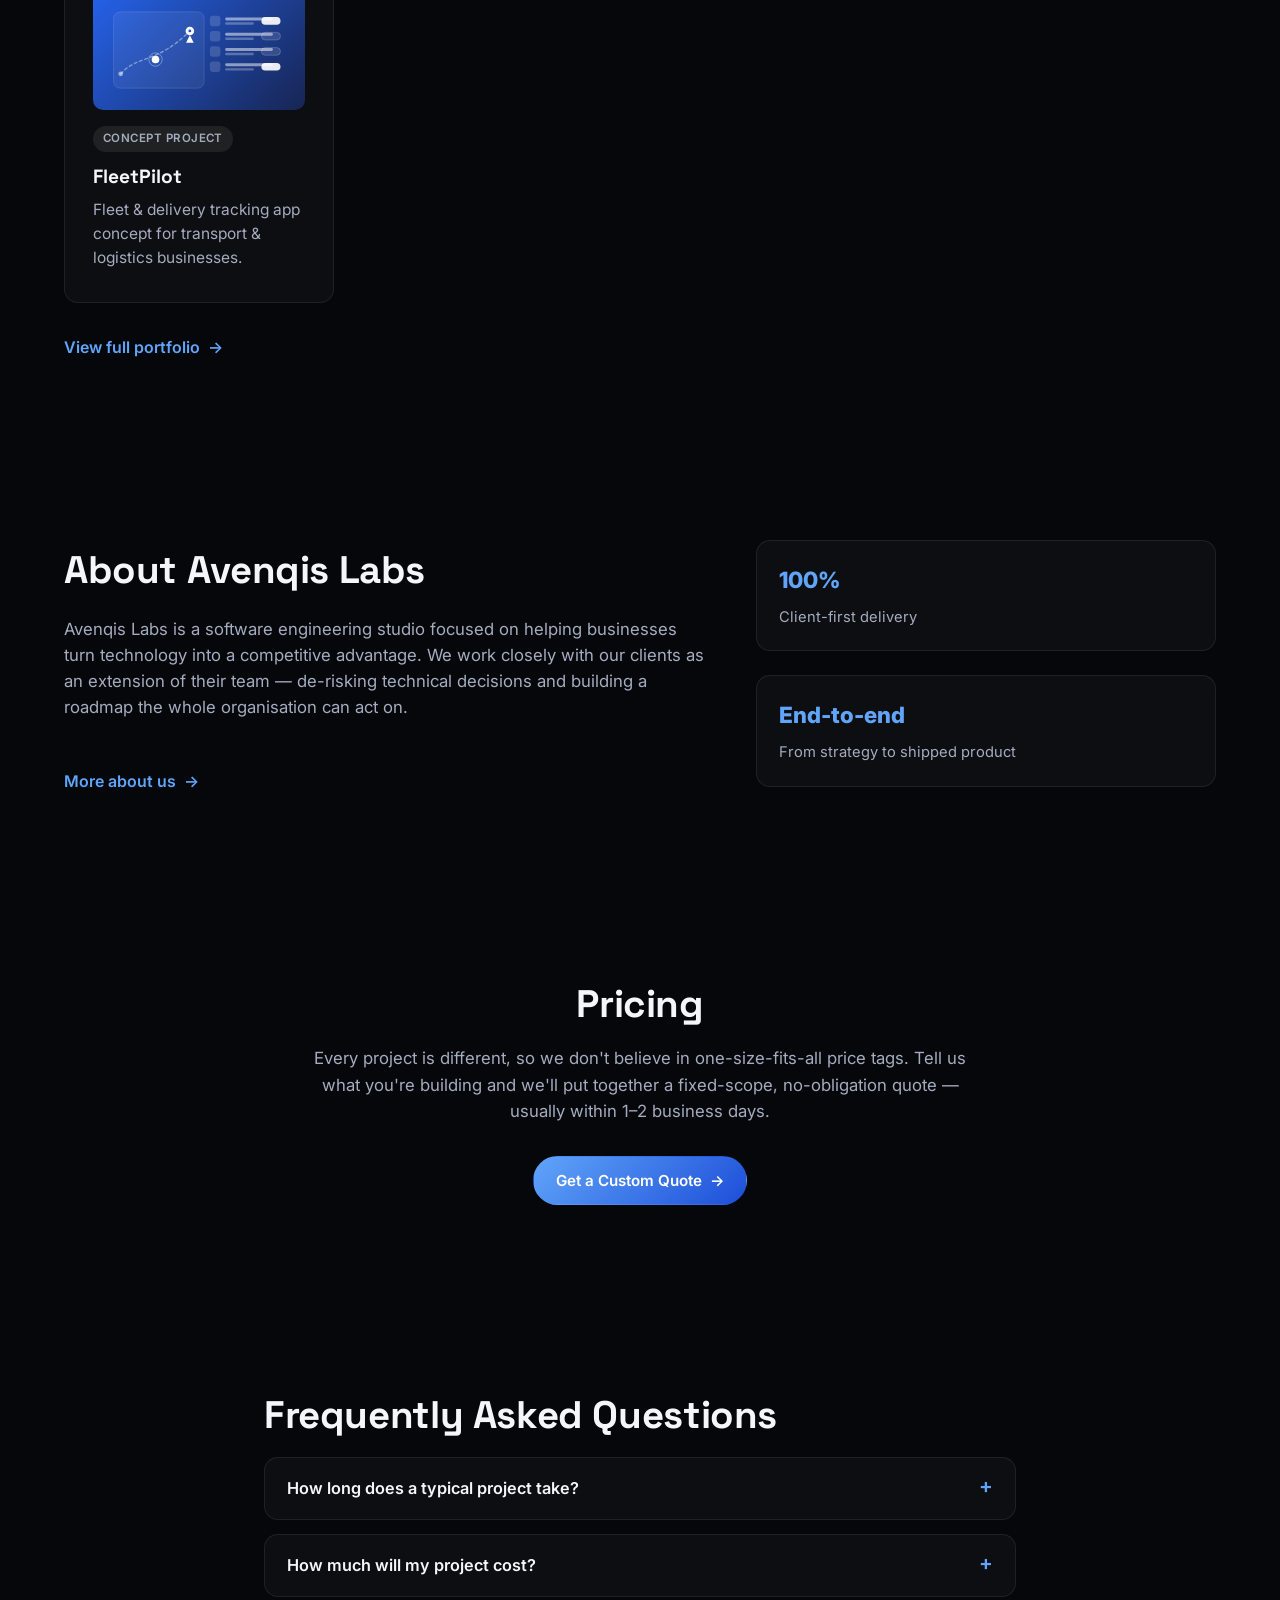
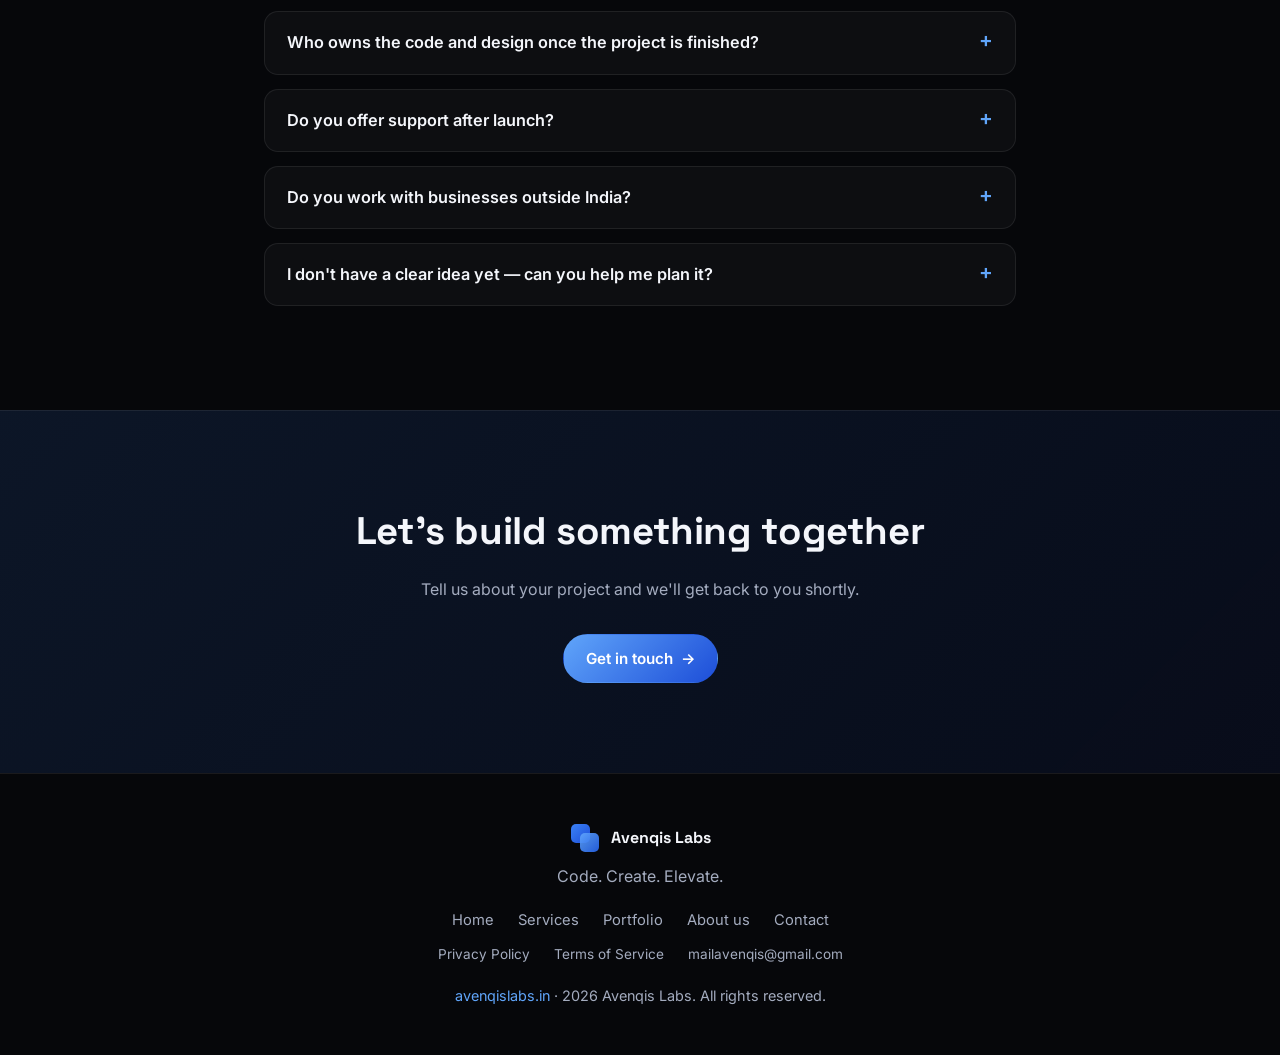
==== commit e8e636b6: "Major visual redesign: custom icon set, animations, and polish Replaces every emoji icon with a cons" ====
--- a/index.html
+++ b/index.html
@@ -5,10 +5,13 @@
   <meta name="viewport" content="width=device-width, initial-scale=1.0" />
   <title>Avenqis Labs — Website, Web &amp; Mobile App Development</title>
   <meta name="description" content="Avenqis Labs designs and builds websites, web applications, and mobile apps for businesses and founders — from first idea to a scalable, production-ready product." />
+  <meta name="google-site-verification" content="ASEU326Nq_lVvv_I4R_B0Ywqc64Rmd7ocuXj6wnfUzA" />
+  <link rel="canonical" href="https://avenqislabs.in/" />
   <link rel="icon" href="assets/logo-mark.svg" type="image/svg+xml" />
+  <noscript><style>.reveal,.reveal-item{opacity:1!important;transform:none!important;}</style></noscript>
   <link rel="preconnect" href="https://fonts.googleapis.com">
   <link rel="preconnect" href="https://fonts.gstatic.com" crossorigin>
-  <link href="https://fonts.googleapis.com/css2?family=Inter:wght@400;500;600;700;800&display=swap" rel="stylesheet">
+  <link href="https://fonts.googleapis.com/css2?family=Inter:wght@400;500;600;700;800&family=Space+Grotesk:wght@500;600;700&display=swap" rel="stylesheet">
   <link rel="stylesheet" href="css/base.css" />
   <link rel="stylesheet" href="css/home.css" />
 </head>
@@ -19,6 +22,20 @@
   <main>
     <section class="hero">
       <div class="hero-glow" aria-hidden="true"></div>
+      <div class="hero-floaters" aria-hidden="true">
+        <span class="floater-chip chip-1">
+          <svg viewBox="0 0 24 24"><circle cx="12" cy="12" r="9"/><path d="M3 12h18M12 3a15 15 0 010 18M12 3a15 15 0 000 18"/></svg>
+          Website
+        </span>
+        <span class="floater-chip chip-2">
+          <svg viewBox="0 0 24 24"><path d="M8 6L2 12l6 6"/><path d="M16 6l6 6-6 6"/></svg>
+          Web App
+        </span>
+        <span class="floater-chip chip-3">
+          <svg viewBox="0 0 24 24"><rect x="6" y="2" width="12" height="20" rx="2"/><line x1="11" y1="18" x2="13" y2="18"/></svg>
+          Mobile App
+        </span>
+      </div>
       <div class="container hero-inner">
         <span class="hero-kicker">Website &middot; Web App &middot; Mobile App Development</span>
         <h1>
@@ -31,27 +48,27 @@
           of code to a product your customers rely on every day.
         </p>
         <div class="hero-actions">
-          <a href="contact.html" class="btn btn-primary">Book a Free Call <span aria-hidden="true">&rarr;</span></a>
-          <a href="portfolio.html" class="btn btn-ghost">See our work</a>
+          <a href="/contact" class="btn btn-primary">Book a Free Call <span aria-hidden="true">&rarr;</span></a>
+          <a href="/portfolio" class="btn btn-ghost">See our work</a>
         </div>
       </div>
     </section>
 
     <section class="trust-strip">
-      <div class="container trust-strip-inner">
-        <div class="trust-item">
+      <div class="container trust-strip-inner reveal-stagger">
+        <div class="trust-item reveal-item">
           <span class="trust-icon">&#10003;</span>
           <span>You own 100% of the code</span>
         </div>
-        <div class="trust-item">
+        <div class="trust-item reveal-item">
           <span class="trust-icon">&#10003;</span>
           <span>Fixed-scope, transparent quotes</span>
         </div>
-        <div class="trust-item">
+        <div class="trust-item reveal-item">
           <span class="trust-icon">&#10003;</span>
           <span>Ongoing support included</span>
         </div>
-        <div class="trust-item">
+        <div class="trust-item reveal-item">
           <span class="trust-icon">&#10003;</span>
           <span>Direct access to your dev team</span>
         </div>
@@ -60,68 +77,68 @@
 
     <section class="services-teaser">
       <div class="container">
-        <h2 class="section-title">What We Do</h2>
-        <p class="section-sub">Code. Create. Elevate. — the three pillars behind everything we build.</p>
-
-        <div class="cards">
-          <article class="card">
-            <div class="card-icon">&#127760;</div>
+        <h2 class="section-title reveal">What We Do</h2>
+        <p class="section-sub reveal">Code. Create. Elevate. — the three pillars behind everything we build.</p>
+
+        <div class="cards reveal-stagger">
+          <article class="card reveal-item">
+            <div class="card-icon"><svg viewBox="0 0 24 24"><circle cx="12" cy="12" r="9"/><path d="M3 12h18M12 3a15 15 0 010 18M12 3a15 15 0 000 18"/></svg></div>
             <h3>Websites</h3>
             <p>Fast, modern, SEO-friendly websites that turn visitors into customers.</p>
           </article>
-          <article class="card">
-            <div class="card-icon">&lt;/&gt;</div>
+          <article class="card reveal-item">
+            <div class="card-icon"><svg viewBox="0 0 24 24"><path d="M8 6L2 12l6 6"/><path d="M16 6l6 6-6 6"/></svg></div>
             <h3>Web Apps</h3>
             <p>Custom web applications and dashboards built to handle real business logic at scale.</p>
           </article>
-          <article class="card">
-            <div class="card-icon">&#128241;</div>
+          <article class="card reveal-item">
+            <div class="card-icon"><svg viewBox="0 0 24 24"><rect x="6" y="2" width="12" height="20" rx="2"/><line x1="11" y1="18" x2="13" y2="18"/></svg></div>
             <h3>Mobile Apps</h3>
             <p>Native-quality iOS and Android apps that keep your customers coming back.</p>
           </article>
-          <article class="card">
-            <div class="card-icon">&#128736;</div>
+          <article class="card reveal-item">
+            <div class="card-icon"><svg viewBox="0 0 24 24"><path d="M14.7 6.3a4 4 0 00-5.4 5.4L2 19l3 3 7.3-7.3a4 4 0 005.4-5.4l-2.1 2.1-2-2 2.1-2.1z"/></svg></div>
             <h3>Maintenance</h3>
             <p>Ongoing support, updates, and monitoring so your product keeps running smoothly after launch.</p>
           </article>
         </div>
 
-        <a href="services.html" class="section-link">Explore all services <span aria-hidden="true">&rarr;</span></a>
+        <a href="/services" class="section-link">Explore all services <span aria-hidden="true">&rarr;</span></a>
       </div>
     </section>
 
     <section class="industries">
       <div class="container">
-        <h2 class="section-title">Industries We Serve</h2>
-        <p class="section-sub">We adapt to the way your industry actually works.</p>
-
-        <div class="industry-grid">
-          <div class="industry-item">
-            <div class="card-icon">&#128722;</div>
+        <h2 class="section-title reveal">Industries We Serve</h2>
+        <p class="section-sub reveal">We adapt to the way your industry actually works.</p>
+
+        <div class="industry-grid reveal-stagger">
+          <div class="industry-item reveal-item">
+            <div class="card-icon"><svg viewBox="0 0 24 24"><circle cx="9" cy="21" r="1"/><circle cx="20" cy="21" r="1"/><path d="M1 1h4l2.68 13.39a2 2 0 002 1.61h9.72a2 2 0 002-1.61L23 6H6"/></svg></div>
             <span>Retail &amp; E-commerce</span>
           </div>
-          <div class="industry-item">
-            <div class="card-icon">&#127973;</div>
+          <div class="industry-item reveal-item">
+            <div class="card-icon"><svg viewBox="0 0 24 24"><path d="M20.8 4.6a5.5 5.5 0 00-7.8 0L12 5.6l-1-1a5.5 5.5 0 10-7.8 7.8l1 1L12 21l7.8-7.8 1-1a5.5 5.5 0 000-7.8z"/></svg></div>
             <span>Healthcare &amp; Wellness</span>
           </div>
-          <div class="industry-item">
-            <div class="card-icon">&#127968;</div>
+          <div class="industry-item reveal-item">
+            <div class="card-icon"><svg viewBox="0 0 24 24"><path d="M3 9l9-7 9 7v11a2 2 0 01-2 2H5a2 2 0 01-2-2z"/><path d="M9 22V12h6v10"/></svg></div>
             <span>Real Estate</span>
           </div>
-          <div class="industry-item">
-            <div class="card-icon">&#128188;</div>
+          <div class="industry-item reveal-item">
+            <div class="card-icon"><svg viewBox="0 0 24 24"><rect x="2" y="7" width="20" height="14" rx="2"/><path d="M16 21V5a2 2 0 00-2-2h-4a2 2 0 00-2 2v16"/></svg></div>
             <span>Professional Services</span>
           </div>
-          <div class="industry-item">
-            <div class="card-icon">&#127860;</div>
+          <div class="industry-item reveal-item">
+            <div class="card-icon"><svg viewBox="0 0 24 24"><path d="M18 8h1a4 4 0 010 8h-1"/><path d="M2 8h16v9a4 4 0 01-4 4H6a4 4 0 01-4-4z"/><line x1="6" y1="1" x2="6" y2="4"/><line x1="10" y1="1" x2="10" y2="4"/><line x1="14" y1="1" x2="14" y2="4"/></svg></div>
             <span>Hospitality &amp; Restaurants</span>
           </div>
-          <div class="industry-item">
-            <div class="card-icon">&#128640;</div>
+          <div class="industry-item reveal-item">
+            <div class="card-icon"><svg viewBox="0 0 24 24"><path d="M12 2s5 3 5 9c0 3-2 5-2 5H9s-2-2-2-5c0-6 5-9 5-9z"/><circle cx="12" cy="10" r="1.5" fill="currentColor" stroke="none"/><path d="M9 16l-2 4 4-1"/><path d="M15 16l2 4-4-1"/></svg></div>
             <span>Startups &amp; SaaS</span>
           </div>
-          <div class="industry-item">
-            <div class="card-icon">&#128666;</div>
+          <div class="industry-item reveal-item">
+            <div class="card-icon"><svg viewBox="0 0 24 24"><rect x="1" y="3" width="15" height="13"/><path d="M16 8h4l3 3v5h-7z"/><circle cx="5.5" cy="18.5" r="2.5"/><circle cx="18.5" cy="18.5" r="2.5"/></svg></div>
             <span>Transport &amp; Logistics</span>
           </div>
         </div>
@@ -130,31 +147,31 @@
 
     <section class="process">
       <div class="container">
-        <h2 class="section-title">Our Process</h2>
-        <p class="section-sub">A clear, predictable path from idea to launch — and beyond.</p>
-
-        <div class="process-steps">
-          <div class="process-step">
+        <h2 class="section-title reveal">Our Process</h2>
+        <p class="section-sub reveal">A clear, predictable path from idea to launch — and beyond.</p>
+
+        <div class="process-steps reveal-stagger">
+          <div class="process-step reveal-item">
             <span class="process-num">1</span>
             <h3>Discover</h3>
             <p>We learn about your business, your users, and what success looks like.</p>
           </div>
-          <div class="process-step">
+          <div class="process-step reveal-item">
             <span class="process-num">2</span>
             <h3>Plan</h3>
             <p>Scope, timeline, and a fixed quote — agreed before any code is written.</p>
           </div>
-          <div class="process-step">
+          <div class="process-step reveal-item">
             <span class="process-num">3</span>
             <h3>Build</h3>
             <p>We build in short, visible sprints so you always see progress.</p>
           </div>
-          <div class="process-step">
+          <div class="process-step reveal-item">
             <span class="process-num">4</span>
             <h3>Launch</h3>
             <p>We ship your product and make sure it performs from day one.</p>
           </div>
-          <div class="process-step">
+          <div class="process-step reveal-item">
             <span class="process-num">5</span>
             <h3>Support</h3>
             <p>Ongoing maintenance and support so your product keeps improving.</p>
@@ -165,11 +182,11 @@
 
     <section class="portfolio-preview">
       <div class="container">
-        <h2 class="section-title">See Our Work</h2>
-        <p class="section-sub">A look at the kind of products we build.</p>
-
-        <div class="cards">
-          <article class="card portfolio-mini-card">
+        <h2 class="section-title reveal">See Our Work</h2>
+        <p class="section-sub reveal">A look at the kind of products we build.</p>
+
+        <div class="cards reveal-stagger">
+          <article class="card portfolio-mini-card reveal-item">
             <div class="portfolio-mini-visual" style="background: linear-gradient(135deg, #2563eb, #0f172a);">
               <svg viewBox="0 0 400 200" xmlns="http://www.w3.org/2000/svg" aria-hidden="true">
                 <rect x="36" y="30" width="160" height="14" rx="7" fill="rgba(255,255,255,0.35)"/>
@@ -200,7 +217,7 @@
             <h3>36th Division NMC</h3>
             <p>Municipal ward complaint &amp; grievance management app — citizen + admin apps.</p>
           </article>
-          <article class="card portfolio-mini-card">
+          <article class="card portfolio-mini-card reveal-item">
             <div class="portfolio-mini-visual" style="background: linear-gradient(135deg, #3b82f6, #1d4ed8);">
               <svg viewBox="0 0 400 200" xmlns="http://www.w3.org/2000/svg" aria-hidden="true">
                 <rect x="36" y="30" width="160" height="14" rx="7" fill="rgba(255,255,255,0.35)"/>
@@ -235,7 +252,7 @@
             <h3>BrightBook</h3>
             <p>Salon &amp; spa booking app concept for iOS and Android.</p>
           </article>
-          <article class="card portfolio-mini-card">
+          <article class="card portfolio-mini-card reveal-item">
             <div class="portfolio-mini-visual" style="background: linear-gradient(135deg, #60a5fa, #2563eb);">
               <svg viewBox="0 0 400 200" xmlns="http://www.w3.org/2000/svg" aria-hidden="true">
                 <rect x="36" y="30" width="140" height="50" rx="10" fill="rgba(255,255,255,0.08)" stroke="rgba(255,255,255,0.3)"/>
@@ -264,7 +281,7 @@
             <h3>Ledger Lane</h3>
             <p>Invoicing &amp; billing web app concept for small businesses.</p>
           </article>
-          <article class="card portfolio-mini-card">
+          <article class="card portfolio-mini-card reveal-item">
             <div class="portfolio-mini-visual" style="background: linear-gradient(135deg, #1d4ed8, #172554);">
               <svg viewBox="0 0 400 200" xmlns="http://www.w3.org/2000/svg" aria-hidden="true">
                 <rect x="20" y="20" width="190" height="160" rx="14" fill="rgba(255,255,255,0.06)" stroke="rgba(255,255,255,0.25)"/>
@@ -289,7 +306,7 @@
             <h3>Meridian Realty</h3>
             <p>Real estate listings website concept with map search.</p>
           </article>
-          <article class="card portfolio-mini-card">
+          <article class="card portfolio-mini-card reveal-item">
             <div class="portfolio-mini-visual" style="background: linear-gradient(135deg, #2563eb, #172554);">
               <svg viewBox="0 0 400 200" xmlns="http://www.w3.org/2000/svg" aria-hidden="true">
                 <rect x="20" y="20" width="190" height="160" rx="14" fill="rgba(255,255,255,0.06)" stroke="rgba(255,255,255,0.25)"/>
@@ -324,13 +341,13 @@
           </article>
         </div>
 
-        <a href="portfolio.html" class="section-link">View full portfolio <span aria-hidden="true">&rarr;</span></a>
+        <a href="/portfolio" class="section-link">View full portfolio <span aria-hidden="true">&rarr;</span></a>
       </div>
     </section>
 
     <section class="about-teaser">
-      <div class="container about-teaser-inner">
-        <div>
+      <div class="container about-teaser-inner reveal-stagger">
+        <div class="reveal-item">
           <h2 class="section-title">About Avenqis Labs</h2>
           <p>
             Avenqis Labs is a software engineering studio focused on helping
@@ -339,9 +356,9 @@
             de-risking technical decisions and building a roadmap the whole
             organisation can act on.
           </p>
-          <a href="about.html" class="section-link">More about us <span aria-hidden="true">&rarr;</span></a>
-        </div>
-        <div class="about-teaser-stats">
+          <a href="/about" class="section-link">More about us <span aria-hidden="true">&rarr;</span></a>
+        </div>
+        <div class="about-teaser-stats reveal-item">
           <div class="stat">
             <span class="stat-num">100%</span>
             <span class="stat-label">Client-first delivery</span>
@@ -355,42 +372,42 @@
     </section>
 
     <section class="pricing-section">
-      <div class="container pricing-inner">
+      <div class="container pricing-inner reveal">
         <h2 class="section-title">Pricing</h2>
         <p class="section-sub">
           Every project is different, so we don't believe in one-size-fits-all
           price tags. Tell us what you're building and we'll put together a
           fixed-scope, no-obligation quote — usually within 1–2 business days.
         </p>
-        <a href="contact.html" class="btn btn-primary">Get a Custom Quote <span aria-hidden="true">&rarr;</span></a>
+        <a href="/contact" class="btn btn-primary">Get a Custom Quote <span aria-hidden="true">&rarr;</span></a>
       </div>
     </section>
 
     <section class="faq">
-      <div class="container faq-inner">
-        <h2 class="section-title">Frequently Asked Questions</h2>
-
-        <details class="faq-item">
+      <div class="container faq-inner reveal-stagger">
+        <h2 class="section-title reveal-item">Frequently Asked Questions</h2>
+
+        <details class="faq-item reveal-item">
           <summary>How long does a typical project take?</summary>
           <p>Most websites take 2–4 weeks, web apps 4–10 weeks, and mobile apps 8–14 weeks depending on scope. You'll get a specific timeline as part of your quote before any work begins.</p>
         </details>
-        <details class="faq-item">
+        <details class="faq-item reveal-item">
           <summary>How much will my project cost?</summary>
           <p>It depends on scope and complexity. We provide a fixed, custom quote after a short discovery call — no surprise invoices along the way.</p>
         </details>
-        <details class="faq-item">
+        <details class="faq-item reveal-item">
           <summary>Who owns the code and design once the project is finished?</summary>
           <p>You do — 100%. Once your project is paid in full, all code, design files, and assets belong to you outright.</p>
         </details>
-        <details class="faq-item">
+        <details class="faq-item reveal-item">
           <summary>Do you offer support after launch?</summary>
           <p>Yes. Every project includes a post-launch support window, and we offer ongoing maintenance plans for ports, updates, and monitoring after that.</p>
         </details>
-        <details class="faq-item">
+        <details class="faq-item reveal-item">
           <summary>Do you work with businesses outside India?</summary>
-          <p>Yes — we work with clients across time zones, including the US. Business hours below are shown in EST for convenience, and we're flexible about scheduling calls.</p>
-        </details>
-        <details class="faq-item">
+          <p>Yes — we work with clients across time zones, including the US. We're available 24/7 and happy to schedule calls whenever works best for you.</p>
+        </details>
+        <details class="faq-item reveal-item">
           <summary>I don't have a clear idea yet — can you help me plan it?</summary>
           <p>Absolutely. The "Discover" phase of our process exists exactly for this — we'll help you turn a rough idea into a clear, scoped plan.</p>
         </details>
@@ -398,10 +415,10 @@
     </section>
 
     <section class="contact-teaser">
-      <div class="container">
+      <div class="container reveal">
         <h2 class="section-title">Let's build something together</h2>
         <p>Tell us about your project and we'll get back to you shortly.</p>
-        <a href="contact.html" class="btn btn-primary">Get in touch <span aria-hidden="true">&rarr;</span></a>
+        <a href="/contact" class="btn btn-primary">Get in touch <span aria-hidden="true">&rarr;</span></a>
       </div>
     </section>
   </main>
@@ -410,5 +427,6 @@
 
   <script src="js/partials.js"></script>
   <script src="js/nav.js"></script>
+  <script src="js/enhance.js"></script>
 </body>
 </html>
--- a/css/base.css
+++ b/css/base.css
@@ -10,6 +10,8 @@
   --radius: 14px;
   --max-width: 1200px;
   --font: "Inter", system-ui, -apple-system, Segoe UI, sans-serif;
+  --font-display: "Space Grotesk", var(--font);
+  --ease: cubic-bezier(0.16, 1, 0.3, 1);
 }
 
 * { box-sizing: border-box; }
@@ -22,16 +24,76 @@
   background: var(--bg);
   color: var(--text);
   line-height: 1.55;
+  position: relative;
+}
+
+/* Subtle grain texture for depth, sits above the background, below content */
+body::before {
+  content: "";
+  position: fixed;
+  inset: 0;
+  z-index: 1;
+  pointer-events: none;
+  opacity: 0.035;
+  mix-blend-mode: overlay;
+  background-image: url("data:image/svg+xml,%3Csvg xmlns='http://www.w3.org/2000/svg' width='120' height='120'%3E%3Cfilter id='n'%3E%3CfeTurbulence type='fractalNoise' baseFrequency='0.9' numOctaves='2' stitchTiles='stitch'/%3E%3C/filter%3E%3Crect width='100%25' height='100%25' filter='url(%23n)'/%3E%3C/svg%3E");
 }
 
 img { max-width: 100%; display: block; }
 
 a { color: inherit; text-decoration: none; }
+
+h1, h2, h3, .brand-name {
+  font-family: var(--font-display);
+}
 
 .container {
   max-width: var(--max-width);
   margin: 0 auto;
   padding: 0 24px;
+  position: relative;
+  z-index: 2;
+}
+
+/* Scroll progress bar */
+#scrollProgress {
+  position: fixed;
+  top: 0;
+  left: 0;
+  height: 3px;
+  width: 0%;
+  background: linear-gradient(90deg, var(--blue-light), var(--blue-dark));
+  z-index: 200;
+  transition: width 0.1s ease-out;
+}
+
+/* Scroll-reveal */
+.reveal {
+  opacity: 0;
+  transform: translateY(28px);
+  transition: opacity 0.7s var(--ease), transform 0.7s var(--ease);
+}
+.reveal.in-view { opacity: 1; transform: none; }
+.reveal-stagger.in-view .reveal-item {
+  opacity: 1;
+  transform: none;
+}
+.reveal-item {
+  opacity: 0;
+  transform: translateY(20px);
+  transition: opacity 0.6s var(--ease), transform 0.6s var(--ease);
+}
+.reveal-stagger.in-view .reveal-item:nth-child(1) { transition-delay: 0.05s; }
+.reveal-stagger.in-view .reveal-item:nth-child(2) { transition-delay: 0.12s; }
+.reveal-stagger.in-view .reveal-item:nth-child(3) { transition-delay: 0.19s; }
+.reveal-stagger.in-view .reveal-item:nth-child(4) { transition-delay: 0.26s; }
+.reveal-stagger.in-view .reveal-item:nth-child(5) { transition-delay: 0.33s; }
+.reveal-stagger.in-view .reveal-item:nth-child(6) { transition-delay: 0.4s; }
+.reveal-stagger.in-view .reveal-item:nth-child(7) { transition-delay: 0.47s; }
+
+@media (prefers-reduced-motion: reduce) {
+  .reveal, .reveal-item, html { transition: none !important; scroll-behavior: auto !important; }
+  .reveal, .reveal-item { opacity: 1; transform: none; }
 }
 
 /* Page header (independent of hero) */
@@ -62,21 +124,32 @@
   font-size: 0.95rem;
   border: 1px solid transparent;
   cursor: pointer;
-  transition: transform 0.15s ease, background 0.2s ease, border-color 0.2s ease, color 0.2s ease;
-}
-.btn:hover { transform: translateY(-1px); }
+  transition: transform 0.25s var(--ease), box-shadow 0.25s var(--ease), background 0.25s var(--ease), border-color 0.25s var(--ease), color 0.25s var(--ease);
+}
+.btn:hover { transform: translateY(-2px); }
+.btn:active { transform: translateY(0); }
+.btn svg { transition: transform 0.25s var(--ease); }
+.btn:hover svg { transform: translateX(3px); }
 
 .btn-primary {
   background: linear-gradient(135deg, var(--blue-light), var(--blue-dark));
   color: #fff;
-}
-.btn-primary:hover { filter: brightness(1.08); }
+  box-shadow: 0 0 0 rgba(59, 130, 246, 0);
+}
+.btn-primary:hover {
+  filter: brightness(1.08);
+  box-shadow: 0 8px 30px -6px rgba(59, 130, 246, 0.55);
+}
 
 .btn-outline {
   border-color: rgba(255, 255, 255, 0.25);
   color: var(--text);
 }
-.btn-outline:hover { border-color: var(--blue-light); color: var(--blue-light); }
+.btn-outline:hover {
+  border-color: var(--blue-light);
+  color: var(--blue-light);
+  box-shadow: 0 0 0 1px rgba(96, 165, 250, 0.2), 0 8px 24px -8px rgba(59, 130, 246, 0.4);
+}
 
 .btn-ghost {
   color: var(--text-muted);
@@ -84,6 +157,13 @@
   padding-right: 4px;
 }
 .btn-ghost:hover { color: var(--text); }
+
+.btn:focus-visible,
+.nav a:focus-visible,
+.nav-toggle:focus-visible {
+  outline: 2px solid var(--blue-light);
+  outline-offset: 3px;
+}
 
 /* Header */
 .site-header {
@@ -110,7 +190,8 @@
   font-size: 1.15rem;
   margin-right: auto;
 }
-.brand-mark { width: 32px; height: 32px; }
+.brand-mark { width: 32px; height: 32px; transition: transform 0.3s var(--ease); }
+.brand:hover .brand-mark { transform: rotate(-8deg) scale(1.06); }
 
 .nav {
   display: flex;
@@ -142,7 +223,11 @@
   height: 2px;
   background: var(--text);
   border-radius: 2px;
-}
+  transition: transform 0.3s var(--ease), opacity 0.2s ease;
+}
+.nav-toggle[aria-expanded="true"] span:nth-child(1) { transform: translateY(7px) rotate(45deg); }
+.nav-toggle[aria-expanded="true"] span:nth-child(2) { opacity: 0; }
+.nav-toggle[aria-expanded="true"] span:nth-child(3) { transform: translateY(-7px) rotate(-45deg); }
 
 /* Shared section layout */
 section { padding: 90px 0; }
@@ -167,15 +252,28 @@
 }
 
 .card {
+  position: relative;
   background: rgba(255, 255, 255, 0.03);
   border: 1px solid var(--border);
   border-radius: var(--radius);
   padding: 32px 28px;
-  transition: border-color 0.2s ease, transform 0.2s ease;
-}
+  overflow: hidden;
+  transition: border-color 0.3s var(--ease), transform 0.3s var(--ease), box-shadow 0.3s var(--ease);
+}
+.card::before {
+  content: "";
+  position: absolute;
+  inset: 0;
+  background: radial-gradient(240px circle at var(--mx, 50%) var(--my, 0%), rgba(96, 165, 250, 0.12), transparent 70%);
+  opacity: 0;
+  transition: opacity 0.3s ease;
+  pointer-events: none;
+}
+.card:hover::before { opacity: 1; }
 .card:hover {
   border-color: rgba(59, 130, 246, 0.5);
-  transform: translateY(-4px);
+  transform: translateY(-6px);
+  box-shadow: 0 20px 40px -20px rgba(0, 0, 0, 0.5);
 }
 
 .card-icon {
@@ -189,7 +287,10 @@
   background: linear-gradient(135deg, rgba(59, 130, 246, 0.25), rgba(29, 78, 216, 0.25));
   color: var(--blue-light);
   margin-bottom: 18px;
-}
+  transition: transform 0.3s var(--ease);
+}
+.card-icon svg { width: 24px; height: 24px; stroke: currentColor; fill: none; stroke-width: 1.8; stroke-linecap: round; stroke-linejoin: round; }
+.card:hover .card-icon { transform: scale(1.08) rotate(-4deg); }
 
 .card h3 { margin: 0 0 10px; font-size: 1.2rem; }
 .card p { margin: 0; color: var(--text-muted); font-size: 0.97rem; }
@@ -238,7 +339,9 @@
   border-radius: var(--radius);
   padding: 22px;
   background: rgba(255, 255, 255, 0.03);
-}
+  transition: border-color 0.3s var(--ease), transform 0.3s var(--ease);
+}
+.stat:hover { border-color: rgba(59, 130, 246, 0.5); transform: translateY(-3px); }
 .stat-num {
   display: block;
   font-size: 1.4rem;
@@ -292,16 +395,30 @@
     top: 76px;
     left: 0;
     right: 0;
+    z-index: 10;
     background: var(--bg);
     border-bottom: 1px solid var(--border);
     flex-direction: column;
     align-items: flex-start;
     gap: 0;
+    padding: 0 24px;
+    max-height: 0;
+    overflow: hidden;
+    opacity: 0;
+    display: flex;
+    transition: max-height 0.35s var(--ease), opacity 0.25s ease, padding 0.35s var(--ease);
+  }
+  .nav.open {
+    max-height: 400px;
+    opacity: 1;
     padding: 8px 24px 16px;
-    display: none;
   }
-  .nav.open { display: flex; }
-  .nav a { width: 100%; padding: 12px 0; }
+  .nav a {
+    width: 100%;
+    padding: 12px 0;
+    border-bottom: 1px solid rgba(255, 255, 255, 0.05);
+  }
+  .nav a:last-child { border-bottom: none; }
   .header-cta { display: none; }
   .nav-toggle { display: flex; }
   .hide-mobile { display: none; }
--- a/css/home.css
+++ b/css/home.css
@@ -11,8 +11,53 @@
   background: radial-gradient(60% 60% at 30% 20%, rgba(59, 130, 246, 0.35), transparent 70%),
               radial-gradient(50% 50% at 80% 10%, rgba(37, 99, 235, 0.25), transparent 70%);
   pointer-events: none;
+  animation: heroDrift 18s ease-in-out infinite;
+}
+@keyframes heroDrift {
+  0%, 100% { transform: translate(0, 0) scale(1); }
+  50% { transform: translate(2%, 3%) scale(1.05); }
 }
 .hero-inner { position: relative; z-index: 1; max-width: 900px; }
+
+.hero-floaters {
+  position: absolute;
+  inset: 0;
+  z-index: 1;
+  pointer-events: none;
+  display: none;
+}
+.floater-chip {
+  position: absolute;
+  display: flex;
+  align-items: center;
+  gap: 8px;
+  padding: 10px 16px;
+  border-radius: 999px;
+  background: rgba(11, 14, 20, 0.7);
+  border: 1px solid rgba(255, 255, 255, 0.12);
+  backdrop-filter: blur(8px);
+  font-size: 0.85rem;
+  font-weight: 600;
+  color: var(--text);
+  box-shadow: 0 12px 30px -12px rgba(0, 0, 0, 0.6);
+  animation: floatBob 6s ease-in-out infinite;
+}
+.floater-chip svg { width: 16px; height: 16px; stroke: var(--blue-light); fill: none; stroke-width: 2; stroke-linecap: round; stroke-linejoin: round; }
+.floater-chip.chip-1 { top: 8%; right: 6%; animation-delay: 0s; }
+.floater-chip.chip-2 { top: 42%; right: 16%; animation-delay: 1.5s; }
+.floater-chip.chip-3 { top: 74%; right: 2%; animation-delay: 3s; }
+@keyframes floatBob {
+  0%, 100% { transform: translateY(0); }
+  50% { transform: translateY(-14px); }
+}
+
+@media (min-width: 1100px) {
+  .hero-floaters { display: block; }
+}
+
+@media (prefers-reduced-motion: reduce) {
+  .hero-glow, .floater-chip { animation: none; }
+}
 
 .hero-kicker {
   display: inline-block;
@@ -121,6 +166,11 @@
   background: rgba(255, 255, 255, 0.03);
   font-weight: 500;
   font-size: 0.95rem;
+  transition: border-color 0.3s var(--ease), transform 0.3s var(--ease);
+}
+.industry-item:hover {
+  border-color: rgba(59, 130, 246, 0.5);
+  transform: translateY(-3px);
 }
 .industry-item .card-icon { margin-bottom: 0; flex-shrink: 0; }
 
@@ -136,6 +186,11 @@
   border: 1px solid var(--border);
   border-radius: var(--radius);
   background: rgba(255, 255, 255, 0.03);
+  transition: border-color 0.3s var(--ease), transform 0.3s var(--ease);
+}
+.process-step:hover {
+  border-color: rgba(59, 130, 246, 0.5);
+  transform: translateY(-4px);
 }
 .process-num {
   display: inline-flex;
